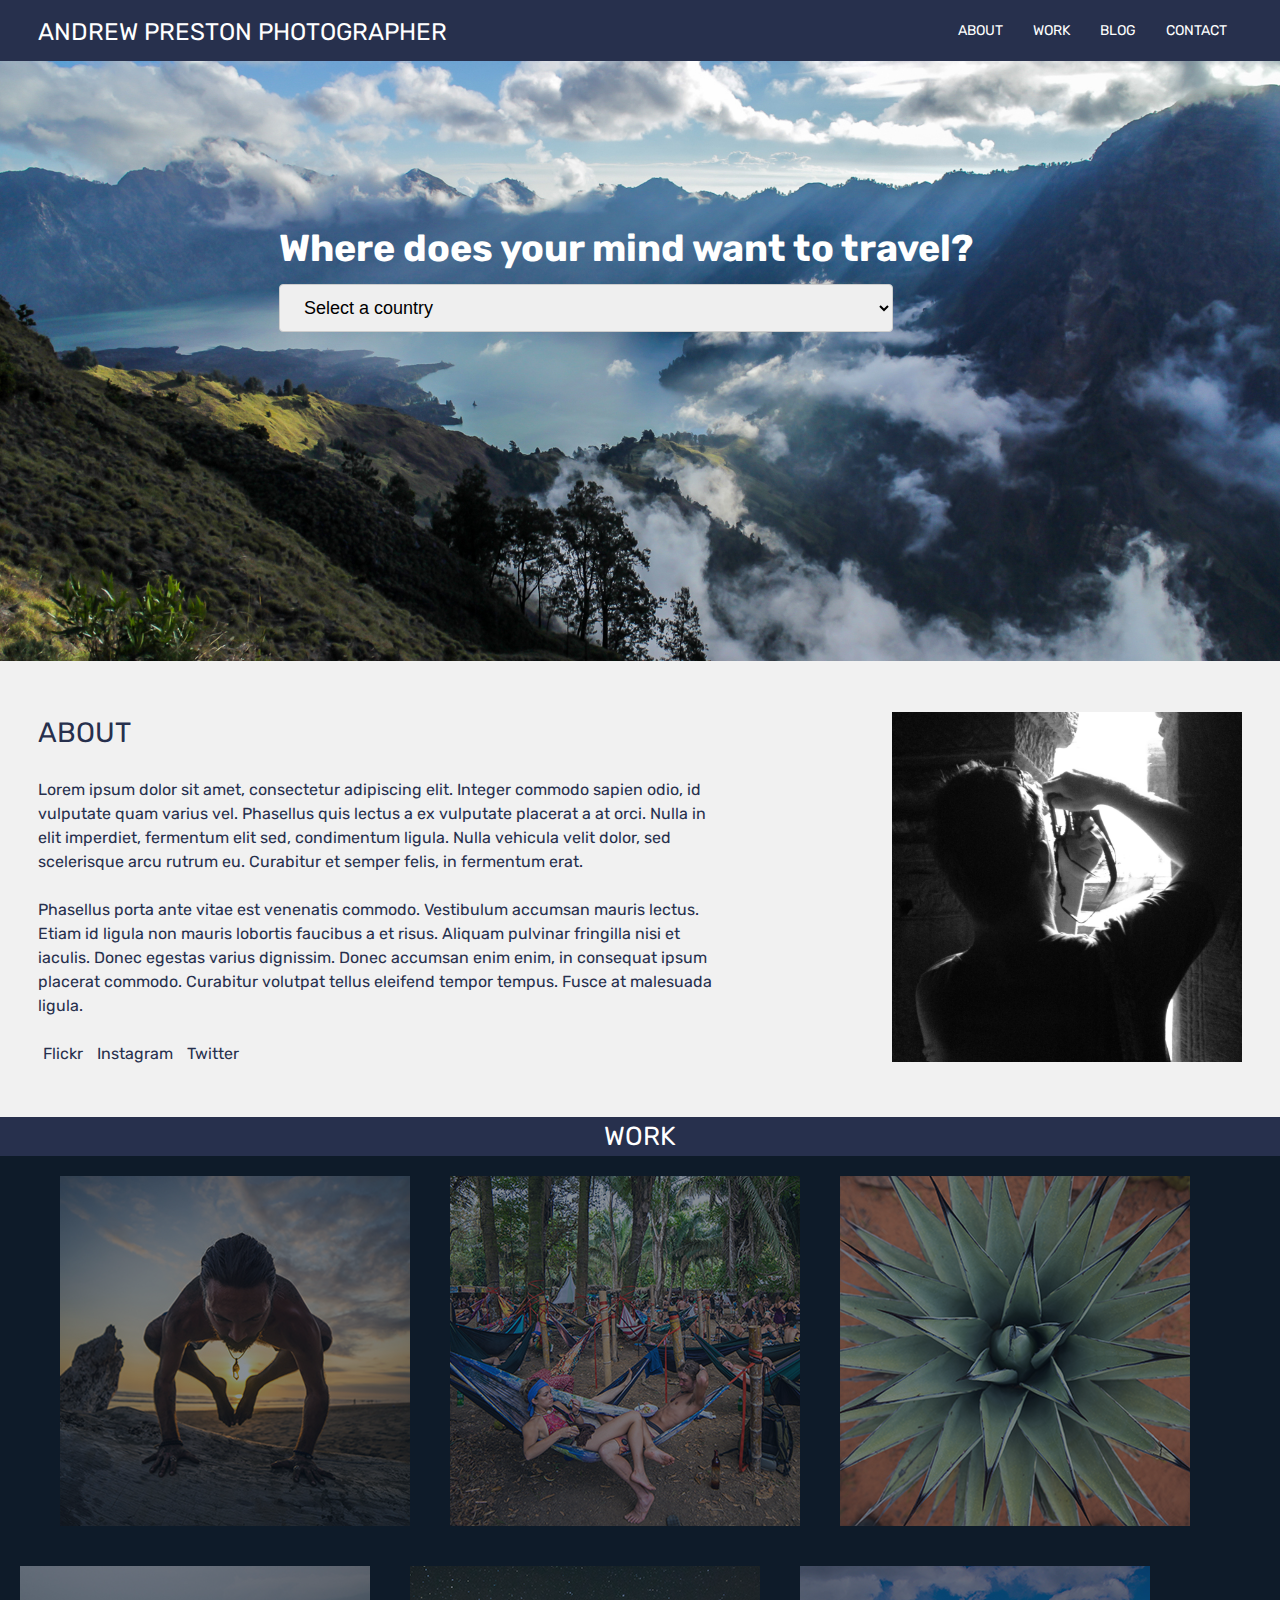
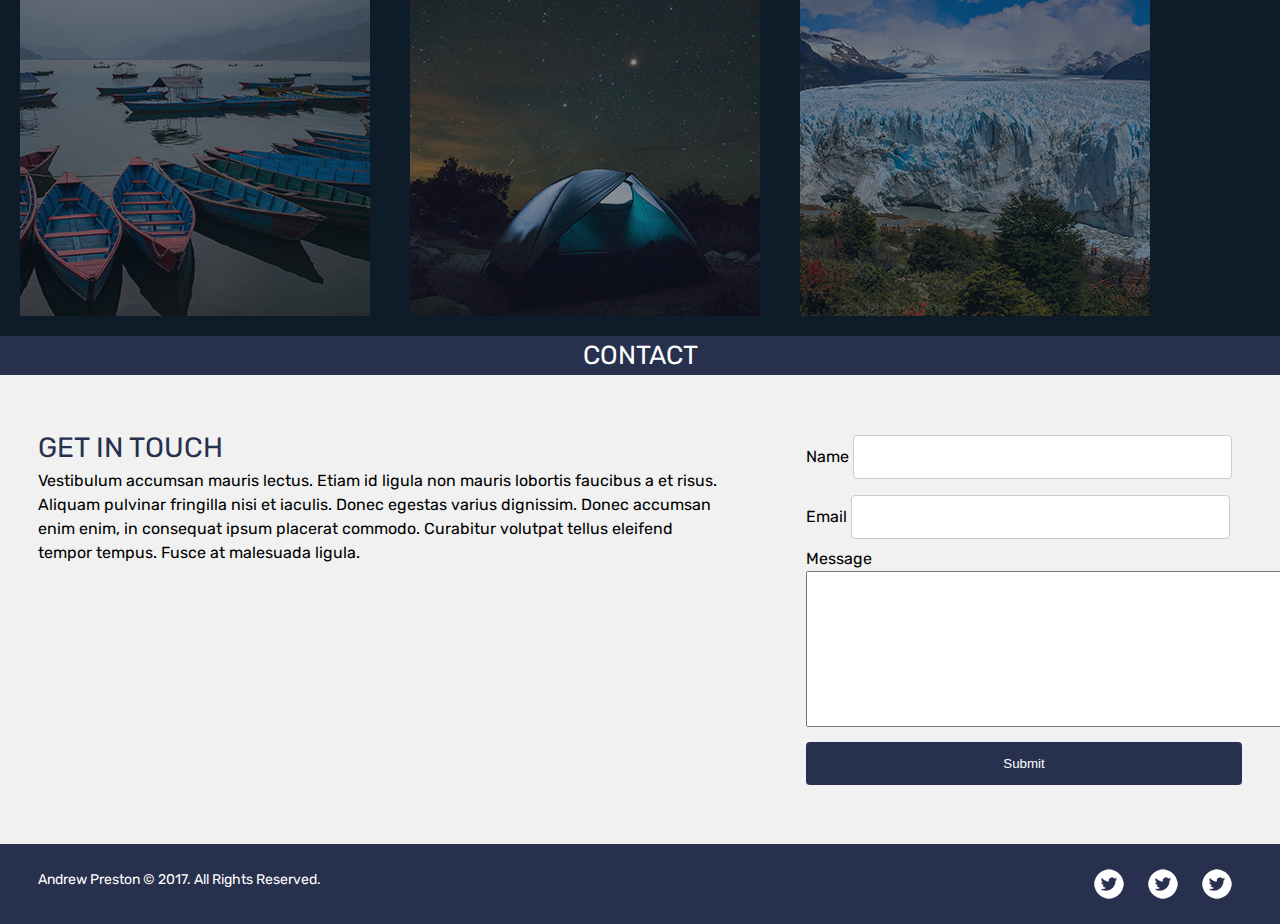
==== Final Assignment/index.html @ ec7601e9 "First draft final assignment" ====
<!DOCTYPE html>
<html lang="en-us">
<head>
	<meta charset="utf-8">
	<meta http-equiv="X-UA-Compatible" content="IE=edge">
	<meta name="viewport" content="width=device-width, initial-scale=1">
	<meta name="description" content="Personal Portfolio of Andrew Preston Photographer.">
	<meta name="author" content="Maria Vazquez">
	
	<title>Andrew Preston Photographer</title>
	
	<!-- FONTS -->
	<link href="https://fonts.googleapis.com/css?family=Rubik" rel="stylesheet" type='text/css'>
	
	<!-- external CSS link -->
	<link rel="stylesheet" href="css/reset.css">
	<link rel="stylesheet" href="css/style.css">
	
	<!-- external JS link -->
	<script src="https://code.jquery.com/jquery-3.1.1.min.js"></script>

</head>
<body>

	<!-- HEADER -->
	<header id="page-header">
		<div class="wrapper">
			<h1><a href="index.html">Andrew Preston Photographer</a></h1>
			<div class= "hamburger">
				<div class="line"></div>
				<div class="line"></div>
				<div class="line"></div>
			</div>
			<nav>
				<ul>
					<li><a href="#codeabout">About</a></li>
					<li><a href="#codework">Work</a></li>			
					<li><a href="blog.html">Blog</a></li>			
					<li><a href="#codefooter">Contact</a></li>			
				</ul>
			</nav>
		</div>
	</header>

	<!-- BANNER -->
	<section class="banner">
		<div class="wrapper">
			<div class="blurb">
				<h2>Where does your mind want to travel?</h2>
				<form>
				<select id="country">
				<option>Select a country</option>
			</select>
			</form>
			</div>
		</div>
	</section>

	<!-- ABOUT -->
	<A NAME="codeabout">
	<div class="wrapper">
		<section class="aboutme">
			<section class="text">
				<header>
				<h3>About</h3>
				</header>
				<br><p>Lorem ipsum dolor sit amet, consectetur adipiscing elit. Integer commodo sapien odio, id vulputate quam varius vel. Phasellus quis lectus a ex vulputate placerat a at orci. Nulla in elit imperdiet, fermentum elit sed, condimentum ligula. Nulla vehicula velit dolor, sed scelerisque arcu rutrum eu. Curabitur et semper felis, in fermentum erat. <br><br>Phasellus porta ante vitae est venenatis commodo. Vestibulum accumsan mauris lectus. Etiam id ligula non mauris lobortis faucibus a et risus. Aliquam pulvinar fringilla nisi et iaculis. Donec egestas varius dignissim. Donec accumsan enim enim, in consequat ipsum placerat commodo. Curabitur volutpat tellus eleifend tempor tempus. Fusce at malesuada ligula.</p><br>
				<ul>
    			<li><a href = "https://www.flickr.com/photos/109153195@N06" target="_blank">Flickr</a></li>
    			<li><a href = "https://www.instagram.com/andypres10/" target="_blank">Instagram</a></li>
    			<li><a href = "https://twitter.com/itsoundsmadeup" target="_blank">Twitter</a></li>
				</ul>
			</section>

			<section class="photo">
				<img src="images/andrew.jpg" alt="andrew" class="alignright" style="width: 350px; height: 350px;">
			</section>
		</section>
	</div>

	<!-- WORK -->

	<A NAME="codework">

	<section id="#work">
	<p class="section-title">Work</p>

		<div id="imagelist">
			<a href="images/people.jpg"><img src="images/people.jpg" alt="people" href="#"></a>
			<a href="images/events.jpg"><img src="images/events.jpg" alt="events" href="#"></a>
			<a href="images/outdoor.jpg"><img src="images/outdoor.jpg" alt="outdoor" href="#"></a>
			<a href="images/asia.jpg"><img src="images/asia.jpg" alt="asia" href="#"></a>
			<a href="images/north.jpg"><img src="images/north.jpg" alt="north" href="#"></a>
			<a href="images/south.jpg"><img src="images/south.jpg" alt="south" href="#"></a>
		</div>
						
	</section>

	<!-- CONTACT -->
	<p class="section-title">Contact</p>

	<div class="wrapper">
		<section class="contact-me">
			<section class="contact-text">
				<header>
				<h3>Get in touch</h3>
				</header>
				<p>Vestibulum accumsan mauris lectus. Etiam id ligula non mauris lobortis faucibus a et risus. Aliquam pulvinar fringilla nisi et iaculis. Donec egestas varius dignissim. Donec accumsan enim enim, in consequat ipsum placerat commodo. Curabitur volutpat tellus eleifend tempor tempus. Fusce at malesuada ligula.</p>
			</section>

		<section class="contact-area">
				<form method="post" action="contactengine.php">
					<label for="Name">Name</label>
					<input type="text" name="Name" id="Name" />
		
					<label for="Email">Email</label>
					<input type="text" name="Email" id="Email" />
					
					<label for="Message">Message</label><br />
					<textarea name="Message" rows="10" cols="70" id="Message"></textarea>

					<input type="submit" name="submit" value="Submit" class="submit-button" />
				</form>
		</section>
		
		</section>
	</div>

	<div class="clear"></div>

	<!-- FOOTER -->
	
	<A NAME="codefooter">

	<footer>
		<div class="wrapper">
			<h4>Andrew Preston © 2017. All Rights Reserved.</h4>
			<ul>
				<li><a href="#"><img src="images/twitter-logo.png" alt="Twitter logo"></a></li>
				<li><a href="#"><img src="images/twitter-logo.png" alt="Instagram logo"></a></li>
				<li><a href="#"><img src="images/twitter-logo.png" alt="Flickr logo"></a></li>
			</ul>
		</div>
	</footer>

	<script type="text/javascript" src="js/main.js"></script>
</body>
</html>
---- Final Assignment/css/style.css ----
/*
Project Name: Andrew Preston Photographer
Author: Maria Vazquez
Developed @ GA
*/

/*----------------------------------------------------------------------------- 
=01 BASE STYLES 
-----------------------------------------------------------------------------*/

/* Box Model Hack */
* {
     -moz-box-sizing: border-box; /* Firexfox */
     -webkit-box-sizing: border-box; /* Safari/Chrome/iOS/Android */
     box-sizing: border-box; /* IE */
}

/* Clear Class */
.clear {
	clear: both;
}

.alignleft {
	float: left;
	margin: 0 15px 15px 0;
}

.alignright {
	float: right;
}

/*----------------------------------------------------------------------------- 
=02 LAYOUT 
-----------------------------------------------------------------------------*/

body {
	font-family: 'Rubik', sans-serif;
	font-size: 16px;
	line-height: 1.5;
	cursor: default;
}

.wrapper {
	max-width: 1280px;
	margin: auto;
}

h1 {
	font-size: 2em;
	line-height: 1;
}
h2 {
	font-size: 1.5em;
	font-weight: bold;
}
h3 {
	font-family: 'Rubik', sans-serif;
	font-size: 28px;
	text-transform: uppercase;
	color: #27304d;
}

h4 {
	font-size: 14px;
	float: left;
}

a {
	text-decoration: none;
}

.section-title {
	text-transform: uppercase;
	background-color: #27304d;
	text-align: center;
	font-size: 26px;
	color: white;
}

/*----------------------------------------------------------------------------- 
03=MAIN  
-----------------------------------------------------------------------------*/

#page-header {
	background: #27304d;
	color: white;
	overflow: hidden;
	padding: 0 3%;
}
#page-header a {
	color: inherit;
	text-decoration: none;
}

#page-header a:hover {
	color: #779cab;
}

#page-header h1 {
	float: left;
	color: white;
	font-family: 'Rubik', sans-serif;
	font-size: 1.5em;
	margin: 20px 0 0 0;
	text-transform: uppercase;
}
#page-header nav {
	float: right;
}
#page-header nav li {
	float: left;
	text-transform: uppercase;
	font-size: 14px;
}
#page-header nav a {
	display: block;
	padding: 20px 15px;
}
#page-header nav li a:hover {
	color: #779cab;
}
#page-header nav li.active a {
	background: #666;
}



/*----------------------------------------------------------------------------- 
04=BANNER  
-----------------------------------------------------------------------------*/

.banner {
	background: url(../images/phbanner.jpg) center center no-repeat;
	background-size: cover;
	height: 600px;
	overflow: hidden;
	padding: 3%;
}

.blurb {
	width: 80%;
	margin: 0 auto;
	padding: 10%;
	float: center;
	color: white;
	font-size: 25px;
}

input[type=text], select {
    width: 87%;
    padding: 12px 20px;
    margin: 8px 0;
    display: inline-block;
    border: 1px solid #ccc;
    border-radius: 4px;
    box-sizing: border-box;
    font-size: 16px;
    float: center;
}



/*----------------------------------------------------------------------------- 
05=ABOUT  
-----------------------------------------------------------------------------*/

.aboutme {
	background: #F1F1F1;
	overflow: hidden;
	padding: 2% 0;
}

.text {
	float: left;
	width: 60%;
	padding: 2% 3%;
}

.text a {
	text-decoration: none;
	color: #27304d;
}

.text ul li {
	display: inline;
	padding: 5px;
}

.text a:hover {
	color: #779cab;
}


.photo {
	float: right;
	width: 40%;
	padding: 2% 3%;
}


/*----------------------------------------------------------------------------- 
06=WORK
-----------------------------------------------------------------------------*/

#imagelist{
	font-size: 0;
	width: 1280px;
	margin: 0 auto;
	background-color: #0e1b29;
	float: center;
}

#imagelist a {
	margin: 20px;
	display: inline-block;
	opacity: .5;
	float: center;

	transition: all .3s ease-in;
}

#imagelist a:hover {
	opacity: 1;
}

/*----------------------------------------------------------------------------- 
07=CONTACT  
-----------------------------------------------------------------------------*/

.contact-me {
	background: #F1F1F1;
	overflow: hidden;
	padding: 2% 0;
}

.contact-text {
	float: left;
	width: 60%;
	padding: 2% 3%;
}

.contact-area {
	float: right;
	width: 40%;
	padding: 2% 3%;

}

/*----------------------------------------------------------------------------- 
08=FOOTER  
-----------------------------------------------------------------------------*/

footer {
	background: #27304d;
	color: white;
	padding: 2% 3%;
	display: block;
	overflow: auto;
	height: 80px;
}

footer ul {
	float: right;
}

footer ul li {
	list-style-type: none;
	display: inline;
	padding: 30px 10px;
}

input[type=Message], select {
    width: 85%;
    padding: 12px 20px;
    margin: 8px 0;
    display: inline-block;
    border: 1px solid #ccc;
    border-radius: 4px;
    box-sizing: border-box;
    font-size: 18px;
    float: center;
}

input[type=submit] {
    width: 100%;
    background-color: #27304d;
    color: white;
    padding: 14px 20px;
    margin: 8px 0;
    border: none;
    border-radius: 4px;
    cursor: pointer;
}

input[type=submit]:hover {
    background-color: #779cab;
}


/* START boilerplate css for hamburger */
.hamburger{
	position: absolute;
	top: 0.3em;
	right: 0.5em;
}
.hamburger .line{
	width: 3em;
	height: 0.3em;
	background: yellow;
	border-radius: 1em;
	margin-top: 0.25em;
}
.hamburger .line:first-of-type{
	margin-top: 0.7em;
}
/* END boilerplate css for hamburger */

@media screen
and (max-width: 768px){
  .hamburger{
  	display: block;
  }

  nav {
    display: none;
  }
  
  nav a {
    display: inline-block;
  }

  nav ul li {
    width: 100%;
  }
}

@media screen
and (min-width: 768px){
  .hamburger{
  	display: none;
  }
  .big_menu_item{
  	display: inline;
  }
  .blurbmobile{
  	display: none;
  }
}

@media screen and (max-width: 480px){
	#page-header h1{
		font-size: 2.5em;
	}
	.banner{
		background-size: 100%;
		padding: 0%;
	}
	.blurb{
		display: none;
	}
	.tout{
		width: 90%;
		box-shadow: none;
	}
	.blurbmobile{
		padding: 2%;
		width: 60%;
	}

}
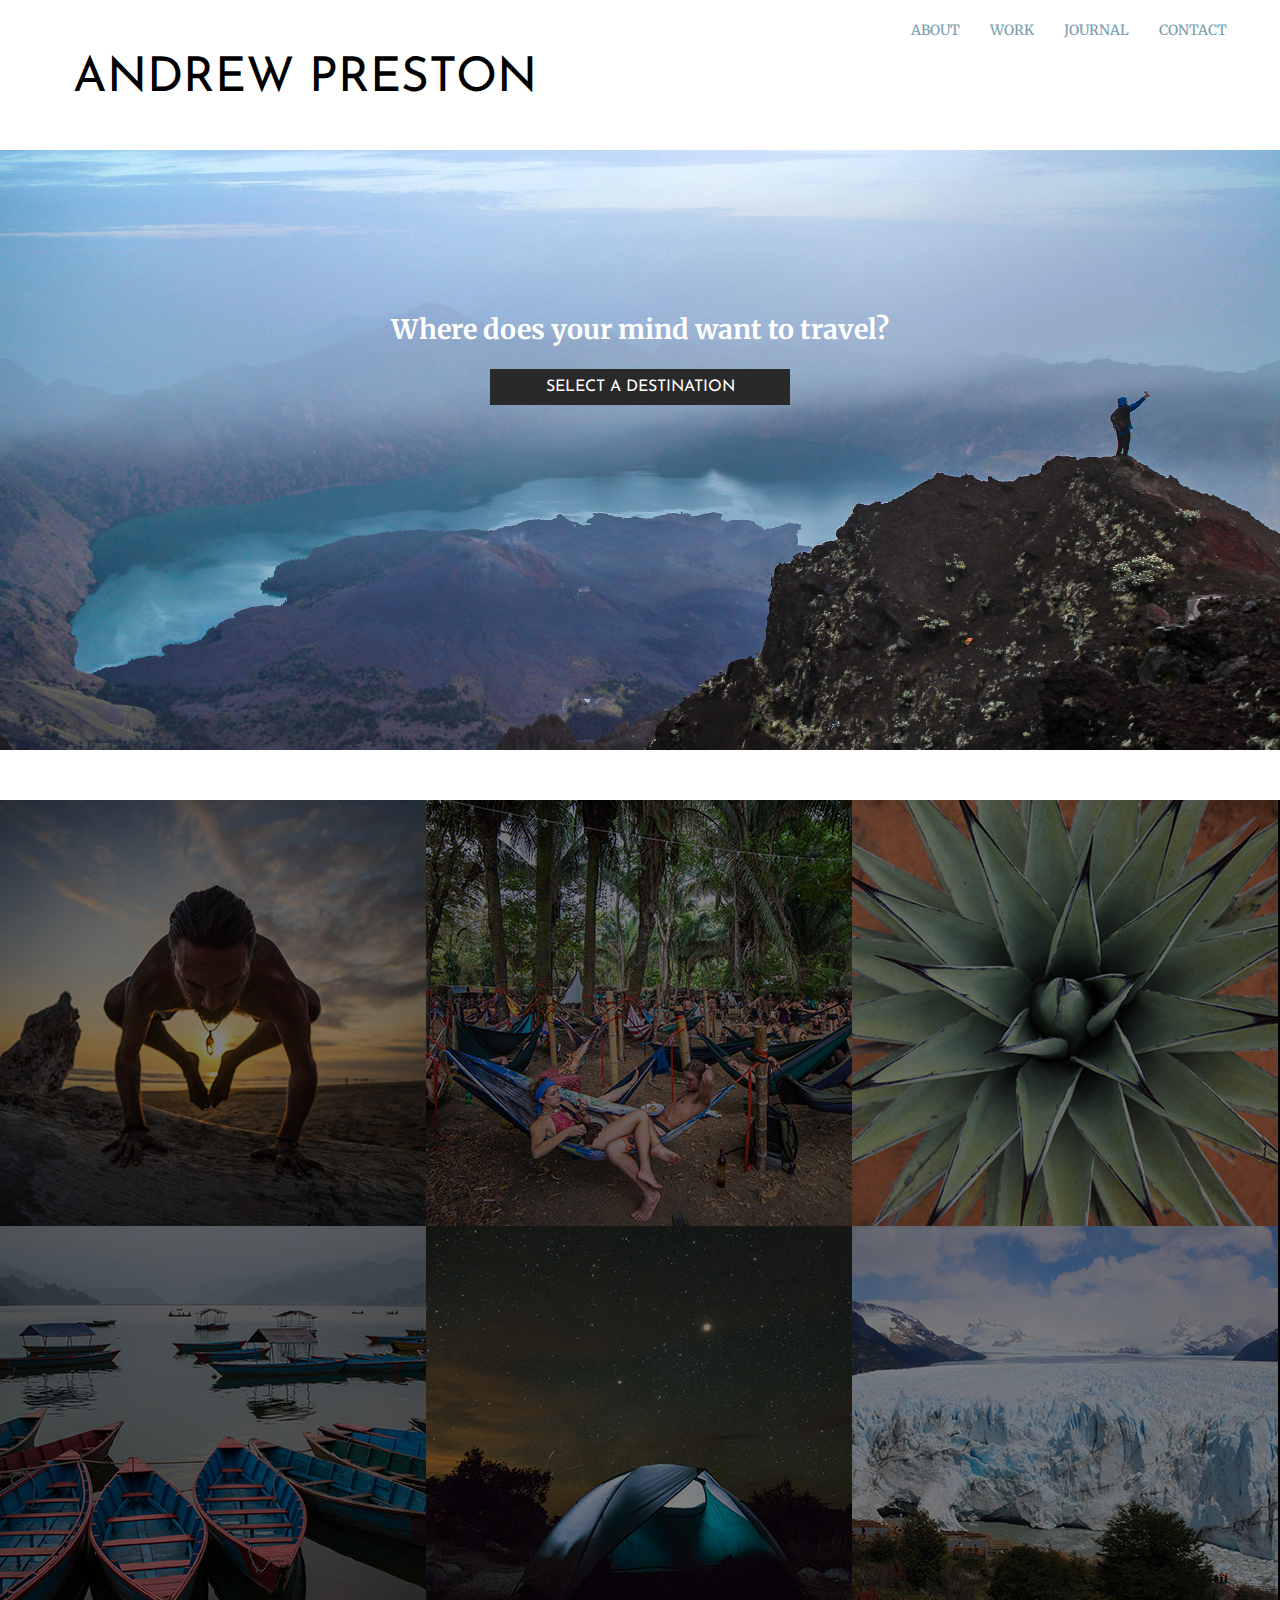
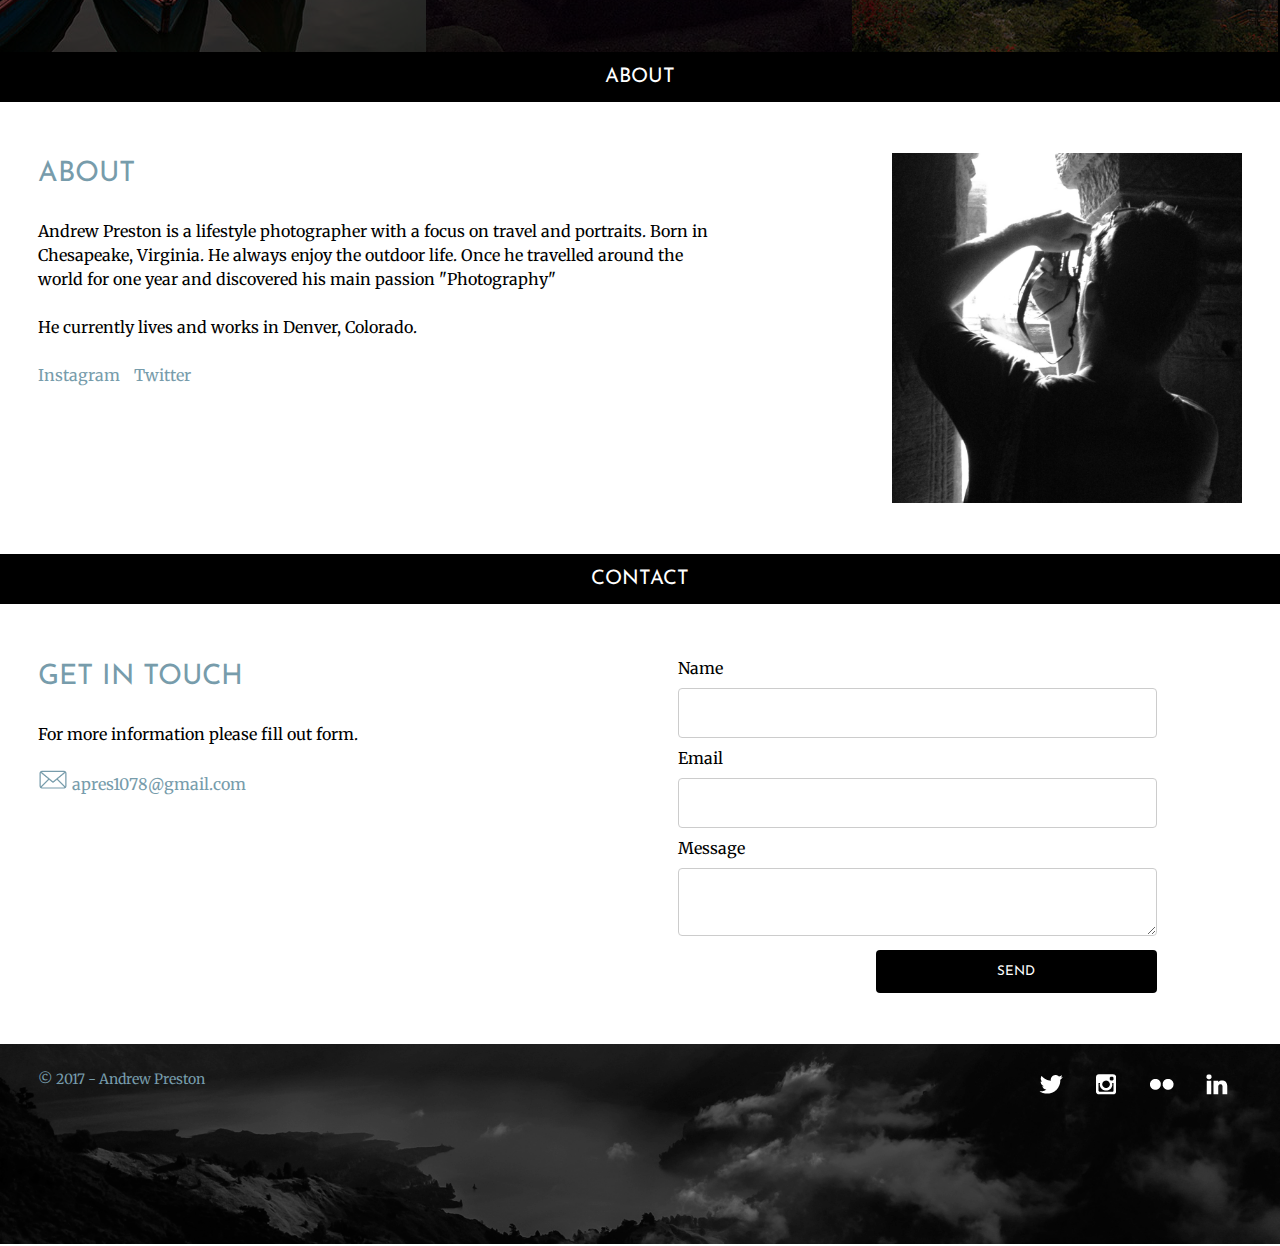
==== commit e5126b8f: "Final assignment update" ====
--- a/Final Assignment/index.html
+++ b/Final Assignment/index.html
@@ -10,7 +10,7 @@
 	<title>Andrew Preston Photographer</title>
 	
 	<!-- FONTS -->
-	<link href="https://fonts.googleapis.com/css?family=Rubik" rel="stylesheet" type='text/css'>
+	<link href="https://fonts.googleapis.com/css?family=Josefin+Sans|Merriweather" rel="stylesheet">
 	
 	<!-- external CSS link -->
 	<link rel="stylesheet" href="css/reset.css">
@@ -25,7 +25,7 @@
 	<!-- HEADER -->
 	<header id="page-header">
 		<div class="wrapper">
-			<h1><a href="index.html">Andrew Preston Photographer</a></h1>
+			<h1><a href="index.html">Andrew Preston</a></h1>
 			<div class= "hamburger">
 				<div class="line"></div>
 				<div class="line"></div>
@@ -35,7 +35,7 @@
 				<ul>
 					<li><a href="#codeabout">About</a></li>
 					<li><a href="#codework">Work</a></li>			
-					<li><a href="blog.html">Blog</a></li>			
+					<li><a href="https://www.instagram.com/andypres10/" target="_blank">Journal</a></li>		
 					<li><a href="#codefooter">Contact</a></li>			
 				</ul>
 			</nav>
@@ -47,26 +47,48 @@
 		<div class="wrapper">
 			<div class="blurb">
 				<h2>Where does your mind want to travel?</h2>
-				<form>
-				<select id="country">
-				<option>Select a country</option>
-			</select>
-			</form>
-			</div>
+				
+				<div class="dropdown">
+				<button onclick="myFunction()" class="dropbtn">Select a destination</button>
+				<div id="myDropdown" class="dropdown-content">
+    			<a href="http://www.google.com" target="_blank">Argentina</a>
+			    <a href="http://www.yelp.com" target="_blank">India</a>
+			    <a href="http://www.hotmail.com" target="_blank">Nepal</a>
+			    <a href="http://www.hotmail.com" target="_blank">Egypt</a>
+  			</div>
+
 		</div>
 	</section>
 
+	<!-- WORK -->
+	<a name="codework"></a>
+	
+	<div class="wrapper">
+	<div class="work">
+		<div id="imagelist">
+			<a href="http://www.instagram.com/andypres10/" target="_blank"><img src="images/people.jpg" alt="people"></a>
+			<a href="http://www.instagram.com/andypres10/" target="_blank"><img src="images/events.jpg" alt="events"></a>
+			<a href="http://www.instagram.com/andypres10/" target="_blank"><img src="images/outdoor.jpg" alt="outdoor"></a>
+			<a href="http://www.instagram.com/andypres10/" target="_blank"><img src="images/asia.jpg" alt="asia"></a>
+			<a href="http://www.instagram.com/andypres10/" target="_blank"><img src="images/north.jpg" alt="north"></a>
+			<a href="http://www.instagram.com/andypres10/" target="_blank"><img src="images/south.jpg" alt="south"></a>
+		</div>
+	</div>
+	</div>
+
 	<!-- ABOUT -->
-	<A NAME="codeabout">
+	<a name="codeabout"></a>
+	<p class="section-title">About</p>
+
+	<div class="wrapper-two">
 	<div class="wrapper">
 		<section class="aboutme">
 			<section class="text">
 				<header>
 				<h3>About</h3>
 				</header>
-				<br><p>Lorem ipsum dolor sit amet, consectetur adipiscing elit. Integer commodo sapien odio, id vulputate quam varius vel. Phasellus quis lectus a ex vulputate placerat a at orci. Nulla in elit imperdiet, fermentum elit sed, condimentum ligula. Nulla vehicula velit dolor, sed scelerisque arcu rutrum eu. Curabitur et semper felis, in fermentum erat. <br><br>Phasellus porta ante vitae est venenatis commodo. Vestibulum accumsan mauris lectus. Etiam id ligula non mauris lobortis faucibus a et risus. Aliquam pulvinar fringilla nisi et iaculis. Donec egestas varius dignissim. Donec accumsan enim enim, in consequat ipsum placerat commodo. Curabitur volutpat tellus eleifend tempor tempus. Fusce at malesuada ligula.</p><br>
+				<br><p>Andrew Preston is a lifestyle photographer with a focus on travel and portraits. Born in Chesapeake, Virginia. He always enjoy the outdoor life. Once he travelled around the world for one year and discovered his main passion &quot;Photography&quot;<br><br>He currently lives and works in Denver, Colorado.</p><br>
 				<ul>
-    			<li><a href = "https://www.flickr.com/photos/109153195@N06" target="_blank">Flickr</a></li>
     			<li><a href = "https://www.instagram.com/andypres10/" target="_blank">Instagram</a></li>
     			<li><a href = "https://twitter.com/itsoundsmadeup" target="_blank">Twitter</a></li>
 				</ul>
@@ -77,72 +99,60 @@
 			</section>
 		</section>
 	</div>
-
-	<!-- WORK -->
-
-	<A NAME="codework">
-
-	<section id="#work">
-	<p class="section-title">Work</p>
-
-		<div id="imagelist">
-			<a href="images/people.jpg"><img src="images/people.jpg" alt="people" href="#"></a>
-			<a href="images/events.jpg"><img src="images/events.jpg" alt="events" href="#"></a>
-			<a href="images/outdoor.jpg"><img src="images/outdoor.jpg" alt="outdoor" href="#"></a>
-			<a href="images/asia.jpg"><img src="images/asia.jpg" alt="asia" href="#"></a>
-			<a href="images/north.jpg"><img src="images/north.jpg" alt="north" href="#"></a>
-			<a href="images/south.jpg"><img src="images/south.jpg" alt="south" href="#"></a>
-		</div>
-						
-	</section>
+	</div>
 
 	<!-- CONTACT -->
 	<p class="section-title">Contact</p>
 
 	<div class="wrapper">
-		<section class="contact-me">
+		<div class="contact-me">
 			<section class="contact-text">
 				<header>
 				<h3>Get in touch</h3>
-				</header>
-				<p>Vestibulum accumsan mauris lectus. Etiam id ligula non mauris lobortis faucibus a et risus. Aliquam pulvinar fringilla nisi et iaculis. Donec egestas varius dignissim. Donec accumsan enim enim, in consequat ipsum placerat commodo. Curabitur volutpat tellus eleifend tempor tempus. Fusce at malesuada ligula.</p>
+				</header><br>
+				<p>For more information please fill out form.</p><br>
+				<a href="images/email.png"><img src="images/email.png" alt="email"></a>
+				<a href="mailto:apres1078@gmail.com?Subject=Hello%20again" target="_top">apres1078@gmail.com</a>
 			</section>
 
 		<section class="contact-area">
+
 				<form method="post" action="contactengine.php">
-					<label for="Name">Name</label>
-					<input type="text" name="Name" id="Name" />
-		
-					<label for="Email">Email</label>
-					<input type="text" name="Email" id="Email" />
-					
-					<label for="Message">Message</label><br />
-					<textarea name="Message" rows="10" cols="70" id="Message"></textarea>
-
-					<input type="submit" name="submit" value="Submit" class="submit-button" />
+					<label for="name">Name</label><br>
+					<input type="text" name="name" id="name" />
+					<br>
+					<label for="email">Email</label><br>
+					<input type="text" name="email" id="email" />
+					<br>
+					<label for="message">Message</label><br>
+					<textarea name="message" id="message"></textarea>
+					<input type="submit" name="submit" value="Send" class="submit-button" />
 				</form>
 		</section>
-		
-		</section>
+		</div>
 	</div>
 
 	<div class="clear"></div>
 
 	<!-- FOOTER -->
 	
-	<A NAME="codefooter">
+	<a name="codefooter"></a>
 
 	<footer>
 		<div class="wrapper">
-			<h4>Andrew Preston © 2017. All Rights Reserved.</h4>
+			<h4>© 2017 - Andrew Preston</h4>
 			<ul>
 				<li><a href="#"><img src="images/twitter-logo.png" alt="Twitter logo"></a></li>
-				<li><a href="#"><img src="images/twitter-logo.png" alt="Instagram logo"></a></li>
-				<li><a href="#"><img src="images/twitter-logo.png" alt="Flickr logo"></a></li>
+				<li><a href="#"><img src="images/instagram-logo.png" alt="Instagram logo"></a></li>
+				<li><a href="#"><img src="images/flickr-logo.png" alt="Flickr logo"></a></li>
+				<li><a href="#"><img src="images/linkedin-logo.png" alt="Linkedin logo"></a></li>
 			</ul>
 		</div>
 	</footer>
 
+
+	<a href="#0" class="cd-top">Top</a>
 	<script type="text/javascript" src="js/main.js"></script>
+
 </body>
 </html>--- a/Final Assignment/css/style.css
+++ b/Final Assignment/css/style.css
@@ -34,7 +34,7 @@
 -----------------------------------------------------------------------------*/
 
 body {
-	font-family: 'Rubik', sans-serif;
+	font-family: 'Merriweather', serif;
 	font-size: 16px;
 	line-height: 1.5;
 	cursor: default;
@@ -42,7 +42,17 @@
 
 .wrapper {
 	max-width: 1280px;
-	margin: auto;
+	margin: 0 auto;
+}
+
+.wrapper-two{
+	width: 100%;
+	background-color: black;
+}
+
+
+p{
+	color: black;
 }
 
 h1 {
@@ -54,10 +64,10 @@
 	font-weight: bold;
 }
 h3 {
-	font-family: 'Rubik', sans-serif;
+	font-family: 'Josefin Sans', sans-serif;
 	font-size: 28px;
 	text-transform: uppercase;
-	color: #27304d;
+	color: #779cab;
 }
 
 h4 {
@@ -67,14 +77,21 @@
 
 a {
 	text-decoration: none;
+	color: #779cab;
+}
+
+a:hover{
+	color: black;
 }
 
 .section-title {
 	text-transform: uppercase;
-	background-color: #27304d;
+	font-family: 'Josefin Sans', sans-serif;
+	background-color: black;
 	text-align: center;
-	font-size: 26px;
+	font-size: 20px;
 	color: white;
+	padding: 10px;
 }
 
 /*----------------------------------------------------------------------------- 
@@ -82,10 +99,11 @@
 -----------------------------------------------------------------------------*/
 
 #page-header {
-	background: #27304d;
-	color: white;
+	background: white;
+	color: #779cab;
 	overflow: hidden;
 	padding: 0 3%;
+	height: 150px;
 }
 #page-header a {
 	color: inherit;
@@ -98,12 +116,14 @@
 
 #page-header h1 {
 	float: left;
-	color: white;
-	font-family: 'Rubik', sans-serif;
-	font-size: 1.5em;
+	color: black;
+	font-family: 'Josefin Sans', sans-serif;
+	font-size: 3em;
 	margin: 20px 0 0 0;
 	text-transform: uppercase;
-}
+	padding: 35px;
+}
+
 #page-header nav {
 	float: right;
 }
@@ -117,7 +137,7 @@
 	padding: 20px 15px;
 }
 #page-header nav li a:hover {
-	color: #779cab;
+	color: black;
 }
 #page-header nav li.active a {
 	background: #666;
@@ -143,157 +163,281 @@
 	padding: 10%;
 	float: center;
 	color: white;
-	font-size: 25px;
+	font-size: 18px;
+	text-align: center;
+}
+
+/* Dropdown Button */
+.dropbtn {
+    background-color: #292929;
+    color: white;
+    padding: 10px;
+    margin-top: 20px;
+    font-size: 16px;
+    border: none;
+    cursor: pointer;
+    width: 300px;
+    font-family: 'Josefin Sans', sans-serif;
+    text-transform: uppercase;
+}
+
+/* Dropdown button on hover & focus */
+.dropbtn:hover, .dropbtn:focus {
+    background-color: #779cab;
+}
+
+/* The container <div> - needed to position the dropdown content */
+.dropdown {
+    position: relative;
+    display: inline-block;
+}
+
+/* Dropdown Content (Hidden by Default) */
+.dropdown-content {
+    font-size: 16px;
+    display: none;
+    position: absolute;
+    background-color: #f9f9f9;
+    min-width: 300px;
+    box-shadow: 0px 8px 16px 0px rgba(0,0,0,0.2);
+}
+
+/* Links inside the dropdown */
+.dropdown-content a {
+    color: #292929;
+    padding: 12px 16px;
+    text-decoration: none;
+    display: block;
+}
+
+/* Change color of dropdown links on hover */
+.dropdown-content a:hover {background-color: #f1f1f1}
+
+/* Show the dropdown menu (use JS to add this class to the .dropdown-content container when the user clicks on the dropdown button) */
+.show {display:block;}
+
+
+
+/*----------------------------------------------------------------------------- 
+05=ABOUT  
+-----------------------------------------------------------------------------*/
+
+.aboutme {
+	background: white;
+	overflow: hidden;
+	padding: 2% 0;
+}
+
+.text {
+	float: left;
+	width: 60%;
+	padding: 2% 3%;
+}
+
+.text a {
+	text-decoration: none;
+	color: #292929;
+}
+
+.text ul li a{
+	color: #779cab;
+}
+
+.text ul li {
+	display: inline;
+	margin-right: 10px;
+}
+
+.text ul li a:hover {
+	color: black;
+}
+
+
+.photo {
+	float: right;
+	width: 40%;
+	padding: 2% 3%;
+}
+
+
+/*----------------------------------------------------------------------------- 
+06=WORK
+-----------------------------------------------------------------------------*/
+
+#imagelist{
+	font-size: 0;
+	margin: 0 auto;
+	background-color: #000000;
+}
+
+#imagelist a {
+	display: inline-block;
+	opacity: .5;
+	float: center;
+
+	transition: all .3s ease-in;
+}
+
+#imagelist a:hover {
+	opacity: 1;
+}
+
+.work{
+	margin-top: 50px;
+}
+
+
+/*----------------------------------------------------------------------------- 
+07=CONTACT  
+-----------------------------------------------------------------------------*/
+
+.contact-me {
+	overflow: hidden;
+	padding: 2% 0;
+}
+
+.contact-text {
+	float: left;
+	width: 50%;
+	padding: 2% 3%;
+}
+
+.contact-area {
+	float: right;
+	width: 50%;
+	padding: 2% 3%;
+
 }
 
 input[type=text], select {
-    width: 87%;
-    padding: 12px 20px;
+    width: 85%;
+    padding: 15px 20px;
     margin: 8px 0;
     display: inline-block;
     border: 1px solid #ccc;
     border-radius: 4px;
     box-sizing: border-box;
     font-size: 16px;
-    float: center;
-}
-
-
-
-/*----------------------------------------------------------------------------- 
-05=ABOUT  
------------------------------------------------------------------------------*/
-
-.aboutme {
-	background: #F1F1F1;
-	overflow: hidden;
-	padding: 2% 0;
-}
-
-.text {
-	float: left;
-	width: 60%;
-	padding: 2% 3%;
-}
-
-.text a {
-	text-decoration: none;
-	color: #27304d;
-}
-
-.text ul li {
-	display: inline;
-	padding: 5px;
-}
-
-.text a:hover {
-	color: #779cab;
-}
-
-
-.photo {
-	float: right;
-	width: 40%;
-	padding: 2% 3%;
-}
-
-
-/*----------------------------------------------------------------------------- 
-06=WORK
------------------------------------------------------------------------------*/
-
-#imagelist{
-	font-size: 0;
-	width: 1280px;
-	margin: 0 auto;
-	background-color: #0e1b29;
-	float: center;
-}
-
-#imagelist a {
-	margin: 20px;
-	display: inline-block;
-	opacity: .5;
-	float: center;
-
-	transition: all .3s ease-in;
-}
-
-#imagelist a:hover {
-	opacity: 1;
-}
-
-/*----------------------------------------------------------------------------- 
-07=CONTACT  
------------------------------------------------------------------------------*/
-
-.contact-me {
-	background: #F1F1F1;
-	overflow: hidden;
-	padding: 2% 0;
-}
-
-.contact-text {
-	float: left;
-	width: 60%;
-	padding: 2% 3%;
-}
-
-.contact-area {
-	float: right;
-	width: 40%;
-	padding: 2% 3%;
-
-}
-
-/*----------------------------------------------------------------------------- 
-08=FOOTER  
------------------------------------------------------------------------------*/
-
-footer {
-	background: #27304d;
-	color: white;
-	padding: 2% 3%;
-	display: block;
-	overflow: auto;
-	height: 80px;
-}
-
-footer ul {
-	float: right;
-}
-
-footer ul li {
-	list-style-type: none;
-	display: inline;
-	padding: 30px 10px;
-}
-
-input[type=Message], select {
+}
+
+textarea{
     width: 85%;
-    padding: 12px 20px;
+    padding: 15px 20px;
     margin: 8px 0;
     display: inline-block;
     border: 1px solid #ccc;
     border-radius: 4px;
     box-sizing: border-box;
-    font-size: 18px;
-    float: center;
+    font-size: 16px;
 }
 
 input[type=submit] {
-    width: 100%;
-    background-color: #27304d;
+    width: 50%;
+    background-color: black;
     color: white;
-    padding: 14px 20px;
-    margin: 8px 0;
+    padding: 15px 20px;
     border: none;
     border-radius: 4px;
     cursor: pointer;
+    font-family: 'Josefin Sans', sans-serif;
+    text-transform: uppercase;
+    margin-right: 15%;
+    float: right;
 }
 
 input[type=submit]:hover {
     background-color: #779cab;
+}
+
+
+/*----------------------------------------------------------------------------- 
+08=FOOTER  
+-----------------------------------------------------------------------------*/
+
+footer {
+	background: #000000;
+	color: #779cab;
+	padding: 2% 3%;
+	display: block;
+	overflow: auto;
+	height: 200px;
+	background: url(../images/footer.jpg) center center no-repeat;
+	background-size: cover;
+}
+
+footer ul {
+	float: right;
+}
+
+footer ul li {
+	list-style-type: none;
+	display: inline;
+	padding: 30px 10px;
+}
+
+
+footer ul li:hover {
+	opacity: .5;
+	transition: all .3s ease-in;
+}
+
+/*----------------------------------------------------------------------------- 
+RETURN TO TOP  
+-----------------------------------------------------------------------------*/
+
+.cd-top {
+  display: inline-block;
+  height: 40px;
+  width: 40px;
+  position: fixed;
+  bottom: 40px;
+  right: 10px;
+  box-shadow: 0 0 10px rgba(0, 0, 0, 0.05);
+  /* image replacement properties */
+  overflow: hidden;
+  text-indent: 100%;
+  white-space: nowrap;
+  background: #779cab url(../images/cd-top-arrow.svg) no-repeat center 50%;
+  visibility: hidden;
+  opacity: 0;
+  -webkit-transition: opacity .3s 0s, visibility 0s .3s;
+  -moz-transition: opacity .3s 0s, visibility 0s .3s;
+  transition: opacity .3s 0s, visibility 0s .3s;
+}
+
+.cd-top.cd-is-visible, .cd-top.cd-fade-out, .no-touch .cd-top:hover {
+  -webkit-transition: opacity .3s 0s, visibility 0s 0s;
+  -moz-transition: opacity .3s 0s, visibility 0s 0s;
+  transition: opacity .3s 0s, visibility 0s 0s;
+}
+.cd-top.cd-is-visible {
+  /* the button becomes visible */
+  visibility: visible;
+  opacity: 1;
+}
+
+.cd-top.cd-fade-out {
+  /* if the user keeps scrolling down, the button is out of focus and becomes less visible */
+  opacity: .5;
+}
+.no-touch .cd-top:hover {
+  background-color: #e86256;
+  opacity: 1;
+}
+
+@media only screen and (min-width: 768px) {
+  .cd-top {
+    right: 20px;
+    bottom: 20px;
+  }
+}
+@media only screen and (min-width: 1024px) {
+  .cd-top {
+    height: 60px;
+    width: 60px;
+    right: 30px;
+    bottom: 30px;
+  }
 }
 
 
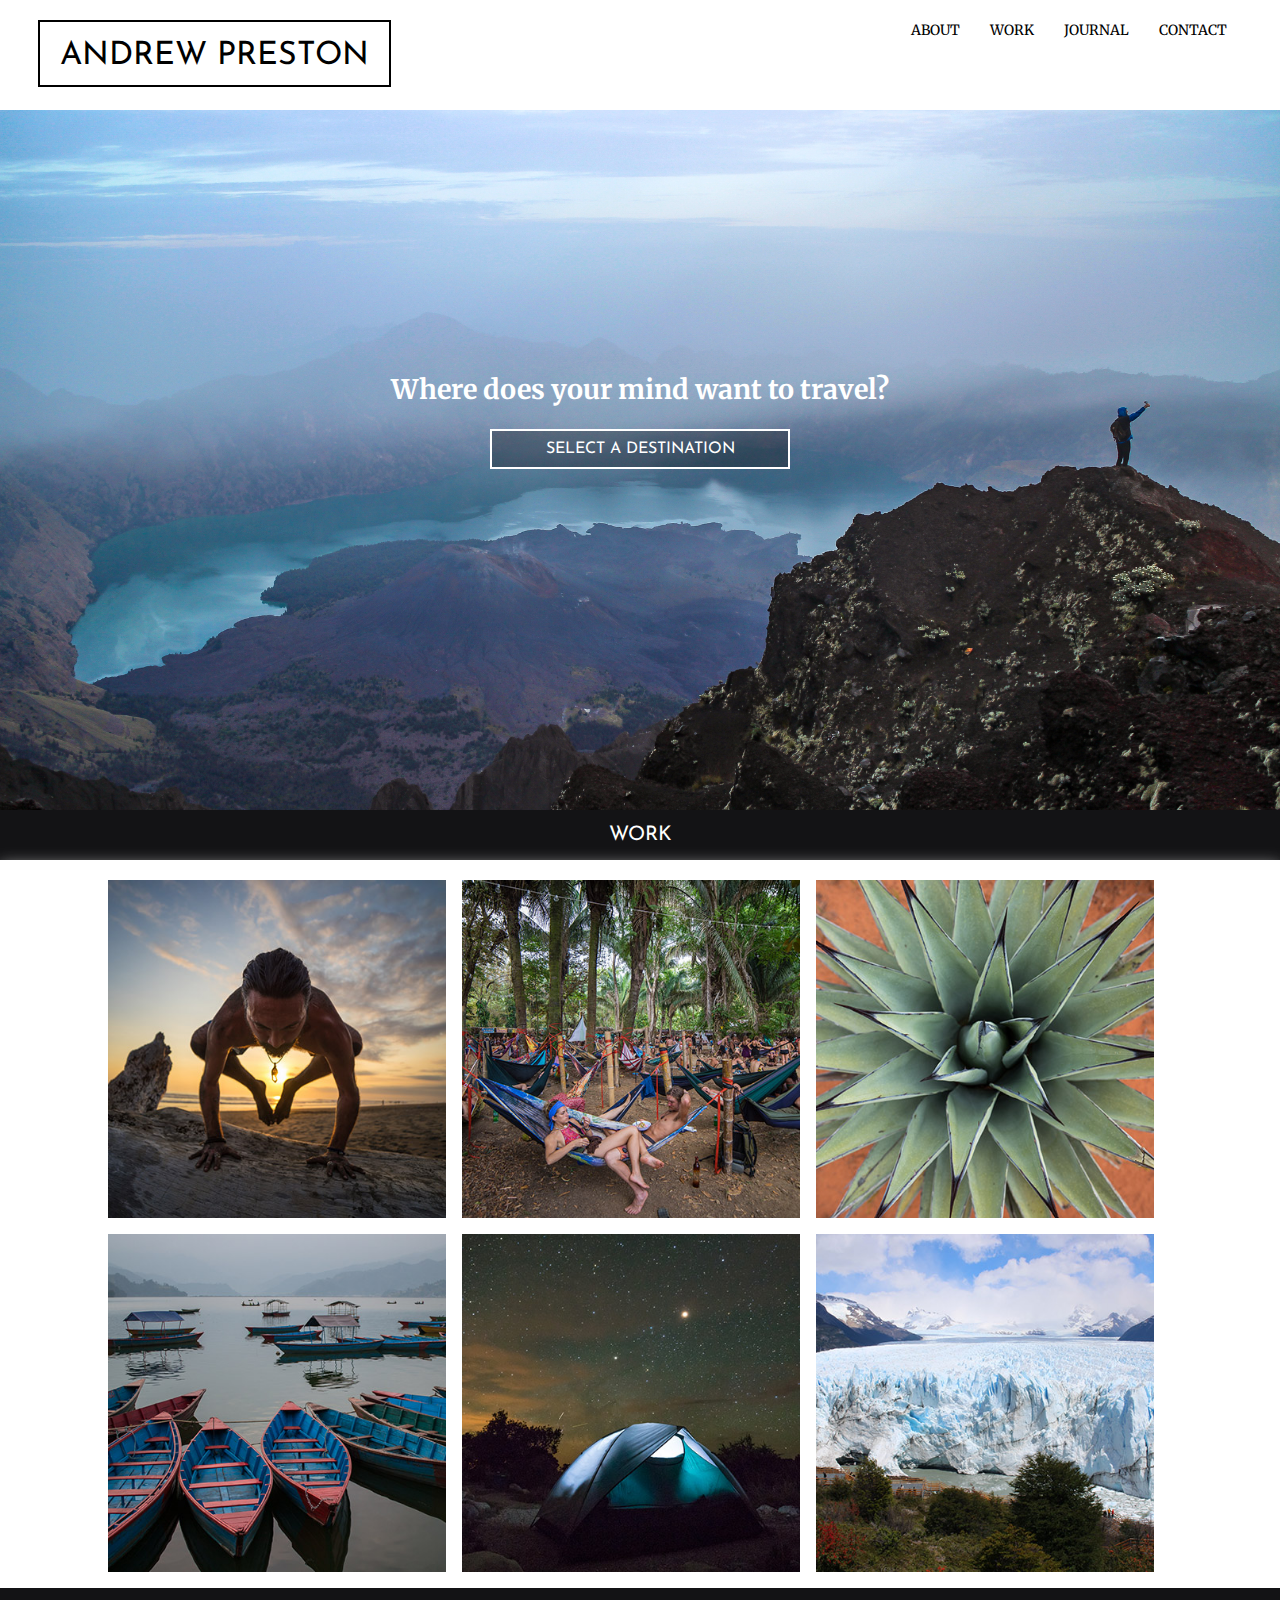
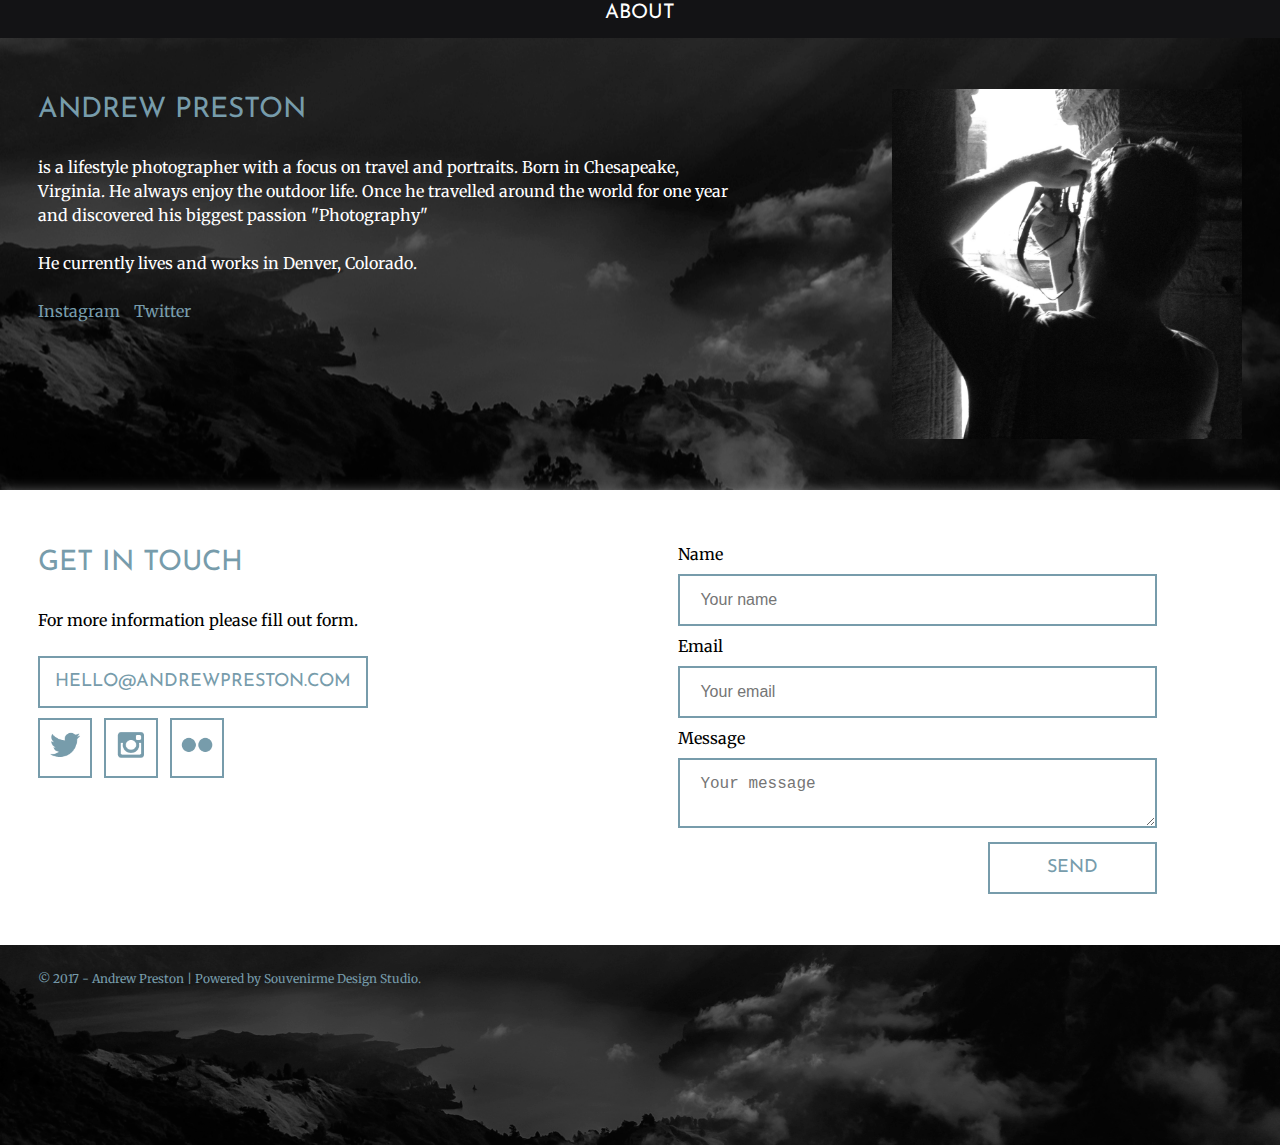
==== commit 12254596: "Final Assignment v02" ====
--- a/Final Assignment/index.html
+++ b/Final Assignment/index.html
@@ -33,10 +33,10 @@
 			</div>
 			<nav>
 				<ul>
-					<li><a href="#codeabout">About</a></li>
-					<li><a href="#codework">Work</a></li>			
+					<li><a id="about" href="#codeabout">About</a></li>
+					<li><a id="work" href="#codework">Work</a></li>			
 					<li><a href="https://www.instagram.com/andypres10/" target="_blank">Journal</a></li>		
-					<li><a href="#codefooter">Contact</a></li>			
+					<li><a id="contact" href="#codefooter">Contact</a></li>			
 				</ul>
 			</nav>
 		</div>
@@ -51,10 +51,10 @@
 				<div class="dropdown">
 				<button onclick="myFunction()" class="dropbtn">Select a destination</button>
 				<div id="myDropdown" class="dropdown-content">
-    			<a href="http://www.google.com" target="_blank">Argentina</a>
-			    <a href="http://www.yelp.com" target="_blank">India</a>
-			    <a href="http://www.hotmail.com" target="_blank">Nepal</a>
-			    <a href="http://www.hotmail.com" target="_blank">Egypt</a>
+    			<a href="#" target="_blank">Argentina</a>
+			    <a href="#" target="_blank">India</a>
+			    <a href="#" target="_blank">Nepal</a>
+			    <a href="#" target="_blank">Egypt</a>
   			</div>
 
 		</div>
@@ -62,17 +62,94 @@
 
 	<!-- WORK -->
 	<a name="codework"></a>
-	
-	<div class="wrapper">
+	<p class="section-title">Work</p>
+	
+	<div class="wrapper-three">
 	<div class="work">
-		<div id="imagelist">
-			<a href="http://www.instagram.com/andypres10/" target="_blank"><img src="images/people.jpg" alt="people"></a>
-			<a href="http://www.instagram.com/andypres10/" target="_blank"><img src="images/events.jpg" alt="events"></a>
-			<a href="http://www.instagram.com/andypres10/" target="_blank"><img src="images/outdoor.jpg" alt="outdoor"></a>
-			<a href="http://www.instagram.com/andypres10/" target="_blank"><img src="images/asia.jpg" alt="asia"></a>
-			<a href="http://www.instagram.com/andypres10/" target="_blank"><img src="images/north.jpg" alt="north"></a>
-			<a href="http://www.instagram.com/andypres10/" target="_blank"><img src="images/south.jpg" alt="south"></a>
-		</div>
+
+	<div class="row">
+  		<div class="column">
+    		<img src="images/people.jpg" style="width:100%" onclick="openModal();currentSlide(1)" class="hover-shadow cursor">
+  		</div>
+  		<div class="column">
+    		<img src="images/events.jpg" style="width:100%" onclick="openModal();currentSlide(2)" class="hover-shadow cursor">
+  		</div>
+  		<div class="column">
+    		<img src="images/outdoor.jpg" style="width:100%" onclick="openModal();currentSlide(3)" class="hover-shadow cursor">
+  		</div>
+  		<div class="column">
+    		<img src="images/asia.jpg" style="width:100%" onclick="openModal();currentSlide(4)" class="hover-shadow cursor">
+  		</div>
+   		<div class="column">
+    		<img src="images/north.jpg" style="width:100%" onclick="openModal();currentSlide(5)" class="hover-shadow cursor">
+  		</div>
+     	<div class="column">
+    		<img src="images/south.jpg" style="width:100%" onclick="openModal();currentSlide(6)" class="hover-shadow cursor">
+  		</div>
+	</div>
+
+	<div id="myModal" class="modal">
+  		<span class="close cursor" onclick="closeModal()">&times;</span>
+  		<div class="modal-content">
+
+    <div class="mySlides">
+      	<div class="numbertext">1 / 6</div>
+      	<img src="images/people1.jpg" style="width:100%">
+    </div>
+
+    <div class="mySlides">
+      	<div class="numbertext">2 / 6</div>
+      	<img src="images/events1.jpg" style="width:100%">
+    </div>
+
+    <div class="mySlides">
+      	<div class="numbertext">3 / 6</div>
+      	<img src="images/outdoor3.jpg" style="width:100%">
+    </div>
+    
+    <div class="mySlides">
+      	<div class="numbertext">4 / 6</div>
+      	<img src="images/asia1.jpg" style="width:100%">
+    </div>
+
+    <div class="mySlides">
+      	<div class="numbertext">5 / 6</div>
+     	<img src="images/north1.jpg" style="width:100%">
+    </div>
+
+     <div class="mySlides">
+      	<div class="numbertext">6 / 6</div>
+      	<img src="images/south1.jpg" style="width:100%">
+    </div>
+    
+    <a class="prev" onclick="plusSlides(-1)">&#10094;</a>
+    <a class="next" onclick="plusSlides(1)">&#10095;</a>
+
+    <div class="caption-container">
+      <p id="caption"></p>
+    </div>
+
+	    <div class="column">
+	      <img class="demo cursor" src="images/people1.jpg" style="width:100%" onclick="currentSlide(1)" alt="People">
+	    </div>
+	    <div class="column">
+	      <img class="demo cursor" src="images/events1.jpg" style="width:100%" onclick="currentSlide(2)" alt="Events">
+	    </div>
+	    <div class="column">
+	      <img class="demo cursor" src="images/outdoor3.jpg" style="width:100%" onclick="currentSlide(3)" alt="Outdoors">
+	    </div>
+	    <div class="column">
+	      <img class="demo cursor" src="images/asia1.jpg" style="width:100%" onclick="currentSlide(4)" alt="Asia">
+	    </div>
+	     <div class="column">
+	    <img class="demo cursor" src="images/north1.jpg" style="width:100%" onclick="currentSlide(5)" alt="North America">
+	    </div>
+	    <div class="column">
+	    <img class="demo cursor" src="images/south1.jpg" style="width:100%" onclick="currentSlide(6)" alt="South America">
+	    </div>
+	  </div>
+	</div>
+
 	</div>
 	</div>
 
@@ -85,9 +162,9 @@
 		<section class="aboutme">
 			<section class="text">
 				<header>
-				<h3>About</h3>
+				<h3>Andrew Preston</h3>
 				</header>
-				<br><p>Andrew Preston is a lifestyle photographer with a focus on travel and portraits. Born in Chesapeake, Virginia. He always enjoy the outdoor life. Once he travelled around the world for one year and discovered his main passion &quot;Photography&quot;<br><br>He currently lives and works in Denver, Colorado.</p><br>
+				<br><p class="about-text">is a lifestyle photographer with a focus on travel and portraits. Born in Chesapeake, Virginia. He always enjoy the outdoor life. Once he travelled around the world for one year and discovered his biggest passion &quot;Photography&quot;<br><br>He currently lives and works in Denver, Colorado.</p><br>
 				<ul>
     			<li><a href = "https://www.instagram.com/andypres10/" target="_blank">Instagram</a></li>
     			<li><a href = "https://twitter.com/itsoundsmadeup" target="_blank">Twitter</a></li>
@@ -102,30 +179,33 @@
 	</div>
 
 	<!-- CONTACT -->
-	<p class="section-title">Contact</p>
-
-	<div class="wrapper">
+
+	<div class="wrapper-three">
 		<div class="contact-me">
 			<section class="contact-text">
 				<header>
 				<h3>Get in touch</h3>
 				</header><br>
 				<p>For more information please fill out form.</p><br>
-				<a href="images/email.png"><img src="images/email.png" alt="email"></a>
-				<a href="mailto:apres1078@gmail.com?Subject=Hello%20again" target="_top">apres1078@gmail.com</a>
+				<button><a href="mailto:hello@andrewpreston.com?Subject=Hello%20again" target="_top">hello@andrewpreston.com</a></button><br>
+				<ul>
+					<li><a href="https://twitter.com/itsoundsmadeup"><img src="images/social media-01.png" alt="Twitter logo" height="40" width="40"></a></li>
+					<li><a href="https://www.instagram.com/andypres10/"><img src="images/social media-03.png" alt="Instagram logo" height="40" width="40"></a></li>
+					<li><a href="https://twitter.com/itsoundsmadeup"><img src="images/social media-02.png" alt="Flickr logo" height="40" width="40"></a></li>
+				</ul>
 			</section>
 
 		<section class="contact-area">
 
-				<form method="post" action="contactengine.php">
+				<form method="post" action="https://formspree.io/jimenavaz@gmail.com">
 					<label for="name">Name</label><br>
-					<input type="text" name="name" id="name" />
+					<input type="text" name="name" placeholder="Your name" id="name" />
 					<br>
 					<label for="email">Email</label><br>
-					<input type="text" name="email" id="email" />
+					<input type="text" name="email" placeholder="Your email" id="email" />
 					<br>
 					<label for="message">Message</label><br>
-					<textarea name="message" id="message"></textarea>
+					<textarea name="message" placeholder="Your message" id="message"></textarea>
 					<input type="submit" name="submit" value="Send" class="submit-button" />
 				</form>
 		</section>
@@ -140,13 +220,7 @@
 
 	<footer>
 		<div class="wrapper">
-			<h4>© 2017 - Andrew Preston</h4>
-			<ul>
-				<li><a href="#"><img src="images/twitter-logo.png" alt="Twitter logo"></a></li>
-				<li><a href="#"><img src="images/instagram-logo.png" alt="Instagram logo"></a></li>
-				<li><a href="#"><img src="images/flickr-logo.png" alt="Flickr logo"></a></li>
-				<li><a href="#"><img src="images/linkedin-logo.png" alt="Linkedin logo"></a></li>
-			</ul>
+			<h4>© 2017 - Andrew Preston | Powered by <a href = "https://www.souvenirme.com" target="_blank">Souvenirme Design Studio.</a></h4>
 		</div>
 	</footer>
 
--- a/Final Assignment/css/style.css
+++ b/Final Assignment/css/style.css
@@ -47,7 +47,14 @@
 
 .wrapper-two{
 	width: 100%;
-	background-color: black;
+	background: url(../images/footer.jpg) center center no-repeat;
+}
+
+.wrapper-three {
+	max-width: 1280px;
+	margin: 0 auto;
+	box-shadow: 0px 5px 15px #b4b4b4;
+	/* background: url(../images/background.jpg) center center no-repeat; */
 }
 
 
@@ -55,10 +62,6 @@
 	color: black;
 }
 
-h1 {
-	font-size: 2em;
-	line-height: 1;
-}
 h2 {
 	font-size: 1.5em;
 	font-weight: bold;
@@ -71,23 +74,19 @@
 }
 
 h4 {
-	font-size: 14px;
+	font-size: 12px;
 	float: left;
 }
 
 a {
 	text-decoration: none;
-	color: #779cab;
-}
-
-a:hover{
-	color: black;
+  color: #779cab;
 }
 
 .section-title {
 	text-transform: uppercase;
 	font-family: 'Josefin Sans', sans-serif;
-	background-color: black;
+	background-color: #131315;
 	text-align: center;
 	font-size: 20px;
 	color: white;
@@ -100,28 +99,28 @@
 
 #page-header {
 	background: white;
-	color: #779cab;
+	color: black;
 	overflow: hidden;
 	padding: 0 3%;
-	height: 150px;
+	height: 110px;
 }
 #page-header a {
 	color: inherit;
 	text-decoration: none;
-}
-
-#page-header a:hover {
-	color: #779cab;
 }
 
 #page-header h1 {
 	float: left;
 	color: black;
 	font-family: 'Josefin Sans', sans-serif;
-	font-size: 3em;
+	font-size: 2em;
 	margin: 20px 0 0 0;
 	text-transform: uppercase;
-	padding: 35px;
+	padding: 5px;
+	border: 2px solid black;
+	padding-left: 20px;
+	padding-right: 20px;
+	padding-top: 10px;
 }
 
 #page-header nav {
@@ -137,13 +136,11 @@
 	padding: 20px 15px;
 }
 #page-header nav li a:hover {
-	color: black;
+	color: #779cab;
 }
 #page-header nav li.active a {
 	background: #666;
 }
-
-
 
 /*----------------------------------------------------------------------------- 
 04=BANNER  
@@ -152,7 +149,41 @@
 .banner {
 	background: url(../images/phbanner.jpg) center center no-repeat;
 	background-size: cover;
-	height: 600px;
+	height: 700px;
+	overflow: hidden;
+	padding: 3%;
+}
+
+/* Background changes */
+
+.argen {
+  background: url(../images/argen.jpg) center center no-repeat;
+  background-size: cover;
+	height: 700px;
+	overflow: hidden;
+	padding: 3%;
+}
+
+.indi {
+  background: url(../images/indi.jpg) center center no-repeat;
+  background-size: cover;
+	height: 700px;
+	overflow: hidden;
+	padding: 3%;
+}
+
+.nep {
+  background: url(../images/nep.jpg) center center no-repeat;
+  background-size: cover;
+	height: 700px;
+	overflow: hidden;
+	padding: 3%;
+}
+
+.egyp {
+  background: url(../images/egyp.jpg) center center no-repeat;
+  background-size: cover;
+	height: 700px;
 	overflow: hidden;
 	padding: 3%;
 }
@@ -165,16 +196,17 @@
 	color: white;
 	font-size: 18px;
 	text-align: center;
+	margin-top: 100px;
 }
 
 /* Dropdown Button */
 .dropbtn {
-    background-color: #292929;
     color: white;
+    background-color: rgba(0,0,0,0.3);
     padding: 10px;
     margin-top: 20px;
     font-size: 16px;
-    border: none;
+    border: 2px solid white;
     cursor: pointer;
     width: 300px;
     font-family: 'Josefin Sans', sans-serif;
@@ -183,7 +215,7 @@
 
 /* Dropdown button on hover & focus */
 .dropbtn:hover, .dropbtn:focus {
-    background-color: #779cab;
+    background-color: rgba(0,0,0,0.6);
 }
 
 /* The container <div> - needed to position the dropdown content */
@@ -195,35 +227,175 @@
 /* Dropdown Content (Hidden by Default) */
 .dropdown-content {
     font-size: 16px;
+    font-family: 'Josefin Sans', sans-serif;
+    text-transform: uppercase;
     display: none;
     position: absolute;
-    background-color: #f9f9f9;
+    background-color: rgba(0,0,0,0.3);
     min-width: 300px;
-    box-shadow: 0px 8px 16px 0px rgba(0,0,0,0.2);
 }
 
 /* Links inside the dropdown */
 .dropdown-content a {
-    color: #292929;
+    color: white;
     padding: 12px 16px;
     text-decoration: none;
     display: block;
 }
 
 /* Change color of dropdown links on hover */
-.dropdown-content a:hover {background-color: #f1f1f1}
+.dropdown-content a:hover {background-color: rgba(0,0,0,0.6)}
 
 /* Show the dropdown menu (use JS to add this class to the .dropdown-content container when the user clicks on the dropdown button) */
 .show {display:block;}
 
-
-
-/*----------------------------------------------------------------------------- 
-05=ABOUT  
+/*----------------------------------------------------------------------------- 
+05=WORK
+-----------------------------------------------------------------------------*/
+.work{
+	margin-left: 100px;
+	padding-top: 20px;
+}
+
+.row > .column {
+  padding: 0 8px;
+}
+
+.row:after {
+  content: "";
+  display: table;
+  clear: both;
+}
+
+.column {
+  float: left;
+  width: 30%;
+  margin-bottom: 10px;
+}
+
+/* The Modal (background) */
+.modal {
+  display: none;
+  position: fixed;
+  z-index: 1;
+  padding-top: 100px;
+  left: 0;
+  top: 0;
+  width: 100%;
+  height: 100%;
+  overflow: auto;
+  background-color: rgba(0,0,0,0.9);
+}
+
+/* Modal Content */
+.modal-content {
+  position: relative;
+  background-color: rgba(0,0,0,0.9);
+  margin: auto;
+  padding: 0;
+  width: 90%;
+  max-width: 1200px;
+}
+
+/* The Close Button */
+.close {
+  color: white;
+  position: absolute;
+  top: 10px;
+  right: 25px;
+  font-size: 35px;
+}
+
+.close:hover,
+.close:focus {
+  color: #999;
+  text-decoration: none;
+  cursor: pointer;
+}
+
+.mySlides {
+  display: none;
+}
+
+.cursor {
+  cursor: pointer
+}
+
+/* Next & previous buttons */
+.prev,
+.next {
+  cursor: pointer;
+  position: absolute;
+  top: 50%;
+  width: auto;
+  padding: 16px;
+  margin-top: -50px;
+  color: white;
+  font-size: 20px;
+  transition: 0.6s ease;
+  border-radius: 0 3px 3px 0;
+  user-select: none;
+  -webkit-user-select: none;
+}
+
+/* Position the "next button" to the right */
+.next {
+  right: 0;
+  border-radius: 3px 0 0 3px;
+}
+
+/* On hover, add a black background color with a little bit see-through */
+.prev:hover,
+.next:hover {
+  background-color: rgba(0, 0, 0, 0.8);
+}
+
+/* Number text (1/3 etc) */
+.numbertext {
+  color: white;
+  font-family: 'Josefin Sans', sans-serif;
+  font-size: 12px;
+  padding: 8px 12px;
+  position: absolute;
+  top: 0;
+}
+
+.caption-container {
+  text-align: center;
+  font-family: 'Josefin Sans', sans-serif;
+  text-transform: uppercase;
+  background-color: rgba(0,0,0,0.9);
+  padding: 20px 16px;
+}
+
+#caption {
+	color:white;
+}
+
+.demo {
+  opacity: 0.6;
+}
+
+.active,
+.demo:hover {
+  opacity: 1;
+}
+
+img.hover-shadow {
+  transition: 0.3s
+}
+
+.hover-shadow:hover {
+  opacity: .5;
+  transition: all .3s ease-in;
+}
+
+
+/*----------------------------------------------------------------------------- 
+06=ABOUT  
 -----------------------------------------------------------------------------*/
 
 .aboutme {
-	background: white;
 	overflow: hidden;
 	padding: 2% 0;
 }
@@ -234,6 +406,10 @@
 	padding: 2% 3%;
 }
 
+.about-text{
+	color:white;
+}
+
 .text a {
 	text-decoration: none;
 	color: #292929;
@@ -258,34 +434,6 @@
 	width: 40%;
 	padding: 2% 3%;
 }
-
-
-/*----------------------------------------------------------------------------- 
-06=WORK
------------------------------------------------------------------------------*/
-
-#imagelist{
-	font-size: 0;
-	margin: 0 auto;
-	background-color: #000000;
-}
-
-#imagelist a {
-	display: inline-block;
-	opacity: .5;
-	float: center;
-
-	transition: all .3s ease-in;
-}
-
-#imagelist a:hover {
-	opacity: 1;
-}
-
-.work{
-	margin-top: 50px;
-}
-
 
 /*----------------------------------------------------------------------------- 
 07=CONTACT  
@@ -314,8 +462,7 @@
     padding: 15px 20px;
     margin: 8px 0;
     display: inline-block;
-    border: 1px solid #ccc;
-    border-radius: 4px;
+    border: 2px solid #779cab;
     box-sizing: border-box;
     font-size: 16px;
 }
@@ -325,21 +472,20 @@
     padding: 15px 20px;
     margin: 8px 0;
     display: inline-block;
-    border: 1px solid #ccc;
-    border-radius: 4px;
+    border: 2px solid #779cab;
     box-sizing: border-box;
     font-size: 16px;
 }
 
 input[type=submit] {
-    width: 50%;
-    background-color: black;
-    color: white;
+    width: 30%;
+    background-color: white;
+    color: #779cab;
     padding: 15px 20px;
-    border: none;
-    border-radius: 4px;
+    border: 2px solid #779cab;
     cursor: pointer;
     font-family: 'Josefin Sans', sans-serif;
+    font-size: 18px;
     text-transform: uppercase;
     margin-right: 15%;
     float: right;
@@ -347,8 +493,39 @@
 
 input[type=submit]:hover {
     background-color: #779cab;
-}
-
+    color: white;
+}
+
+.contact-text ul{
+	margin-top: 10px;
+}
+
+.contact-text ul li {
+	list-style-type: none;
+	display: inline-block;
+	padding: 5px;
+	border: 2px solid #779cab;
+  margin-right: 8px;
+}
+
+.contact-text ul li:hover {
+	opacity: .5;
+	transition: all .3s ease-in;
+}
+
+button {
+    border: 2px solid #779cab;
+    padding: 15px 15px;
+    font-family: 'Josefin Sans', sans-serif;
+    text-transform: uppercase;
+    font-size: 18px;
+    background-color: white;
+}
+
+button:hover {
+  background-color: #779cab;
+  color: white;
+}
 
 /*----------------------------------------------------------------------------- 
 08=FOOTER  
@@ -363,22 +540,6 @@
 	height: 200px;
 	background: url(../images/footer.jpg) center center no-repeat;
 	background-size: cover;
-}
-
-footer ul {
-	float: right;
-}
-
-footer ul li {
-	list-style-type: none;
-	display: inline;
-	padding: 30px 10px;
-}
-
-
-footer ul li:hover {
-	opacity: .5;
-	transition: all .3s ease-in;
 }
 
 /*----------------------------------------------------------------------------- 
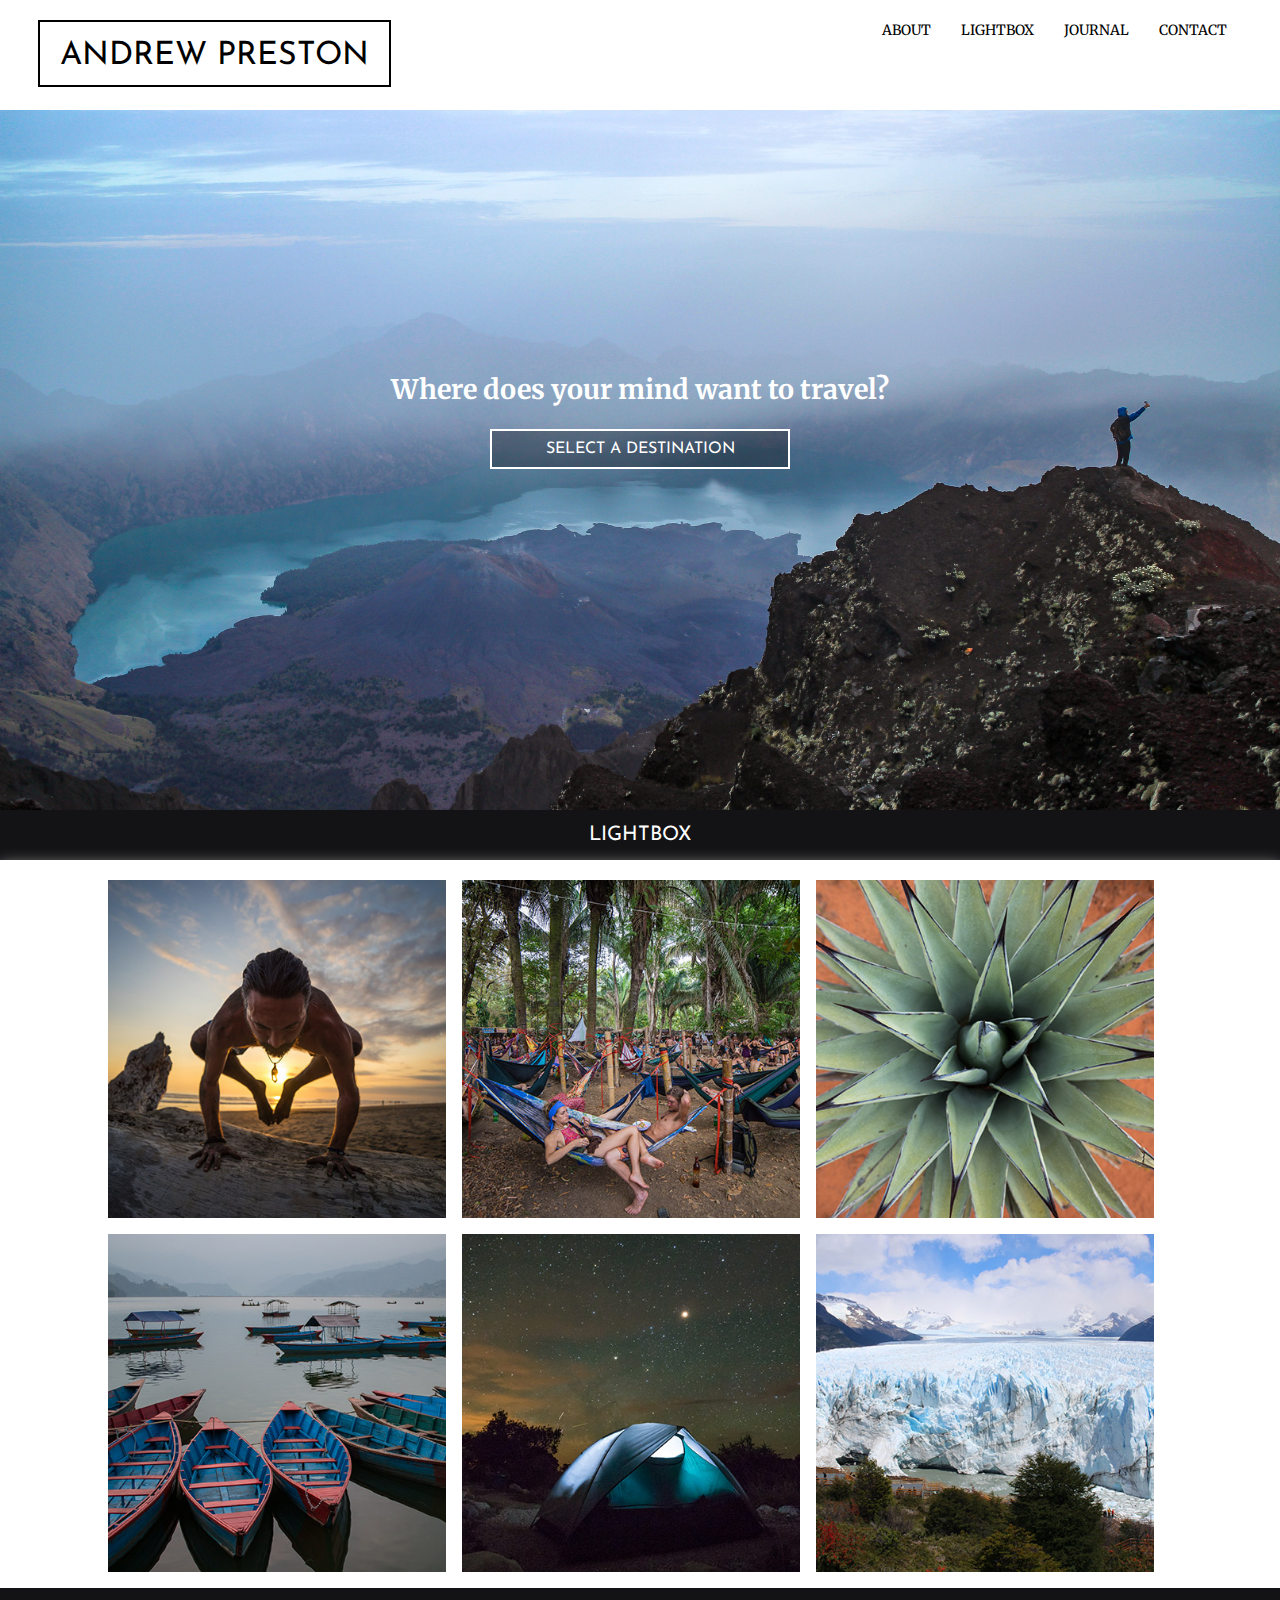
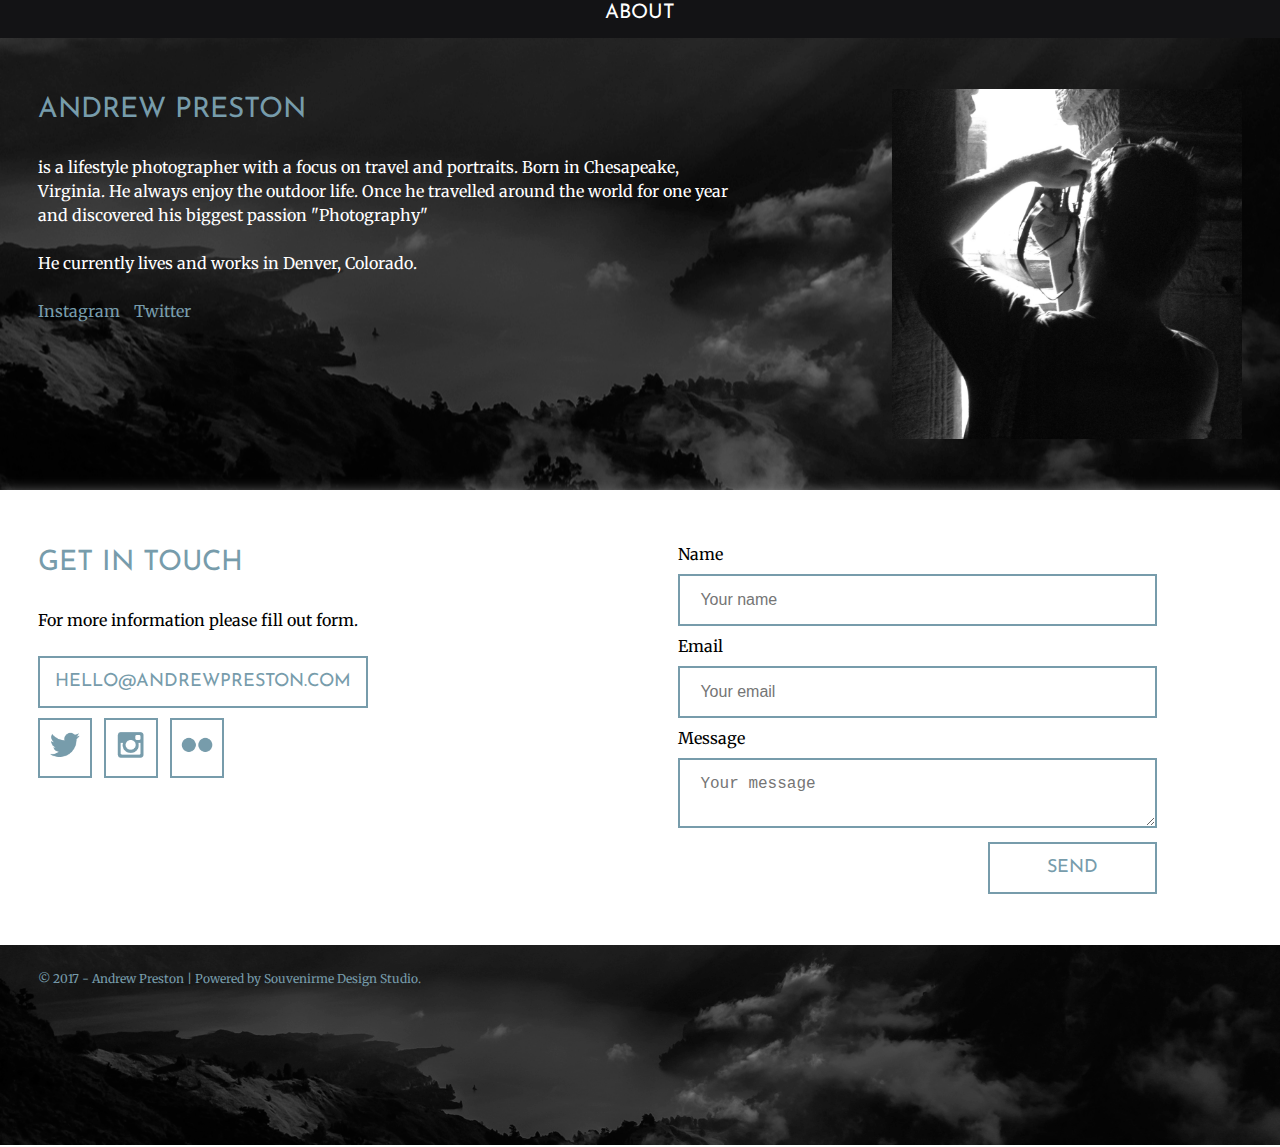
==== commit 5ead0a92: "Final Assignment" ====
--- a/Final Assignment/index.html
+++ b/Final Assignment/index.html
@@ -18,6 +18,7 @@
 	
 	<!-- external JS link -->
 	<script src="https://code.jquery.com/jquery-3.1.1.min.js"></script>
+	<script type="text/javascript" src="js/main.js"></script>
 
 </head>
 <body>
@@ -34,7 +35,7 @@
 			<nav>
 				<ul>
 					<li><a id="about" href="#codeabout">About</a></li>
-					<li><a id="work" href="#codework">Work</a></li>			
+					<li><a id="work" href="#codework">Lightbox</a></li>			
 					<li><a href="https://www.instagram.com/andypres10/" target="_blank">Journal</a></li>		
 					<li><a id="contact" href="#codefooter">Contact</a></li>			
 				</ul>
@@ -43,18 +44,18 @@
 	</header>
 
 	<!-- BANNER -->
-	<section class="banner">
+	<section id="banner" class="banner">
 		<div class="wrapper">
 			<div class="blurb">
 				<h2>Where does your mind want to travel?</h2>
 				
 				<div class="dropdown">
-				<button onclick="myFunction()" class="dropbtn">Select a destination</button>
+				<button class="dropbtn">Select a destination</button>
 				<div id="myDropdown" class="dropdown-content">
-    			<a href="#" target="_blank">Argentina</a>
-			    <a href="#" target="_blank">India</a>
-			    <a href="#" target="_blank">Nepal</a>
-			    <a href="#" target="_blank">Egypt</a>
+    			<a id="egypt">Egypt</a>
+    			<a id="india">India</a>
+				<a id="nepal">Nepal</a>
+				<a id="uruguay">Uruguay</a> 
   			</div>
 
 		</div>
@@ -62,72 +63,72 @@
 
 	<!-- WORK -->
 	<a name="codework"></a>
-	<p class="section-title">Work</p>
+	<p class="section-title">Lightbox</p>
 	
 	<div class="wrapper-three">
 	<div class="work">
 
 	<div class="row">
   		<div class="column">
-    		<img src="images/people.jpg" style="width:100%" onclick="openModal();currentSlide(1)" class="hover-shadow cursor">
-  		</div>
-  		<div class="column">
-    		<img src="images/events.jpg" style="width:100%" onclick="openModal();currentSlide(2)" class="hover-shadow cursor">
-  		</div>
-  		<div class="column">
-    		<img src="images/outdoor.jpg" style="width:100%" onclick="openModal();currentSlide(3)" class="hover-shadow cursor">
-  		</div>
-  		<div class="column">
-    		<img src="images/asia.jpg" style="width:100%" onclick="openModal();currentSlide(4)" class="hover-shadow cursor">
+    		<img data-pic="1" src="images/people.jpg" style="width:100%" class="hover-shadow cursor">
+  		</div>
+  		<div class="column">
+    		<img data-pic="2" src="images/events.jpg" style="width:100%" class="hover-shadow cursor">
+  		</div>
+  		<div class="column">
+    		<img data-pic="3" src="images/outdoor.jpg" style="width:100%" class="hover-shadow cursor">
+  		</div>
+  		<div class="column">
+    		<img data-pic="4" src="images/asia.jpg" style="width:100%" class="hover-shadow cursor">
   		</div>
    		<div class="column">
-    		<img src="images/north.jpg" style="width:100%" onclick="openModal();currentSlide(5)" class="hover-shadow cursor">
+    		<img data-pic="5" src="images/north.jpg" style="width:100%" class="hover-shadow cursor">
   		</div>
      	<div class="column">
-    		<img src="images/south.jpg" style="width:100%" onclick="openModal();currentSlide(6)" class="hover-shadow cursor">
+    		<img data-pic="6" src="images/south.jpg" style="width:100%" class="hover-shadow cursor">
   		</div>
 	</div>
 
 	<div id="myModal" class="modal">
-  		<span class="close cursor" onclick="closeModal()">&times;</span>
-  		<div class="modal-content">
-
-    <div class="mySlides">
-      	<div class="numbertext">1 / 6</div>
-      	<img src="images/people1.jpg" style="width:100%">
-    </div>
-
-    <div class="mySlides">
-      	<div class="numbertext">2 / 6</div>
-      	<img src="images/events1.jpg" style="width:100%">
-    </div>
-
-    <div class="mySlides">
-      	<div class="numbertext">3 / 6</div>
-      	<img src="images/outdoor3.jpg" style="width:100%">
-    </div>
-    
-    <div class="mySlides">
-      	<div class="numbertext">4 / 6</div>
-      	<img src="images/asia1.jpg" style="width:100%">
-    </div>
-
-    <div class="mySlides">
-      	<div class="numbertext">5 / 6</div>
-     	<img src="images/north1.jpg" style="width:100%">
-    </div>
-
-     <div class="mySlides">
-      	<div class="numbertext">6 / 6</div>
-      	<img src="images/south1.jpg" style="width:100%">
-    </div>
-    
-    <a class="prev" onclick="plusSlides(-1)">&#10094;</a>
-    <a class="next" onclick="plusSlides(1)">&#10095;</a>
-
-    <div class="caption-container">
-      <p id="caption"></p>
-    </div>
+  		<span id="close cursor" class="close cursor">&times;</span>
+  		<div class="modal-content"></div>
+
+	    <div class="mySlides">
+	      	<div class="numbertext">1 / 6</div>
+	      	<img src="images/people1.jpg" style="width:100%">
+	    </div>
+
+	    <div class="mySlides">
+	      	<div class="numbertext">2 / 6</div>
+	      	<img src="images/events1.jpg" style="width:100%">
+	    </div>
+
+	    <div class="mySlides">
+	      	<div class="numbertext">3 / 6</div>
+	      	<img src="images/outdoor3.jpg" style="width:100%">
+	    </div>
+	    
+	    <div class="mySlides">
+	      	<div class="numbertext">4 / 6</div>
+	      	<img src="images/asia1.jpg" style="width:100%">
+	    </div>
+
+	    <div class="mySlides">
+	      	<div class="numbertext">5 / 6</div>
+	     	<img src="images/north1.jpg" style="width:100%">
+	    </div>
+
+	     <div class="mySlides">
+	      	<div class="numbertext">6 / 6</div>
+	      	<img src="images/south1.jpg" style="width:100%">
+	    </div>
+	    
+	    <a class="prev">&#10094;</a>
+	    <a class="next">&#10095;</a>
+
+	    <div class="caption-container">
+	      <p id="caption"></p>
+	    </div>
 
 	    <div class="column">
 	      <img class="demo cursor" src="images/people1.jpg" style="width:100%" onclick="currentSlide(1)" alt="People">
@@ -226,7 +227,6 @@
 
 
 	<a href="#0" class="cd-top">Top</a>
-	<script type="text/javascript" src="js/main.js"></script>
-
+	
 </body>
 </html>--- a/Final Assignment/css/style.css
+++ b/Final Assignment/css/style.css
@@ -80,7 +80,11 @@
 
 a {
 	text-decoration: none;
-  color: #779cab;
+  	color: #779cab;
+}
+
+a:hover {
+  	color: white;
 }
 
 .section-title {
@@ -156,32 +160,32 @@
 
 /* Background changes */
 
-.argen {
-  background: url(../images/argen.jpg) center center no-repeat;
+.egypt {
+  background: url(../images/egyp.jpg) center center no-repeat;
   background-size: cover;
-	height: 700px;
-	overflow: hidden;
-	padding: 3%;
-}
-
-.indi {
+  height: 700px;
+  overflow: hidden;
+  padding: 3%;
+}
+
+.india {
   background: url(../images/indi.jpg) center center no-repeat;
   background-size: cover;
-	height: 700px;
-	overflow: hidden;
-	padding: 3%;
-}
-
-.nep {
+  height: 700px;
+  overflow: hidden;
+  padding: 3%;
+}
+
+.nepal {
   background: url(../images/nep.jpg) center center no-repeat;
   background-size: cover;
-	height: 700px;
-	overflow: hidden;
-	padding: 3%;
-}
-
-.egyp {
-  background: url(../images/egyp.jpg) center center no-repeat;
+  height: 700px;
+  overflow: hidden;
+  padding: 3%;
+}
+
+.uruguay {
+  background: url(../images/uruguay.jpg) center center no-repeat;
   background-size: cover;
 	height: 700px;
 	overflow: hidden;
@@ -221,6 +225,7 @@
 /* The container <div> - needed to position the dropdown content */
 .dropdown {
     position: relative;
+    z-index: 1;
     display: inline-block;
 }
 
@@ -425,7 +430,7 @@
 }
 
 .text ul li a:hover {
-	color: black;
+	color: white;
 }
 
 
@@ -505,7 +510,7 @@
 	display: inline-block;
 	padding: 5px;
 	border: 2px solid #779cab;
-  margin-right: 8px;
+  	margin-right: 8px;
 }
 
 .contact-text ul li:hover {
@@ -586,12 +591,64 @@
   opacity: 1;
 }
 
+/*----------------------------------------------------------------------------- 
+MEDIA SCREEN  
+-----------------------------------------------------------------------------*/
+
+/* START boilerplate css for hamburger --------------------*/
+
+.hamburger{
+  position: absolute;
+  top: 0.3em;
+  right: 0.5em;
+}
+.hamburger .line{
+  width: 3em;
+  height: 0.3em;
+  background: #779cab;
+  border-radius: 1em;
+  margin-top: 0.25em;
+}
+.hamburger .line:first-of-type{
+  margin-top: 0.7em;
+}
+
+/* END boilerplate css for hamburger ----------------------*/
+
+@media screen and (max-width: 768px){
+  .hamburger{
+    display: block;
+  }
+  #page-header{
+    height: 100%;
+  }
+  #page-header nav {
+    display: none;
+  }
+  #page-header nav a {
+    display: inline;
+    height: 500px;
+  }
+  #page-header nav ul li{
+    width: 100%;
+    background-color: #779cab;
+  }
+}
+
+/* --------------------------------------------------------- */
+
 @media only screen and (min-width: 768px) {
   .cd-top {
     right: 20px;
     bottom: 20px;
   }
-}
+  .hamburger{
+    display: none;
+  }
+}
+
+/* --------------------------------------------------------- */
+
 @media only screen and (min-width: 1024px) {
   .cd-top {
     height: 60px;
@@ -601,75 +658,111 @@
   }
 }
 
-
-/* START boilerplate css for hamburger */
-.hamburger{
-	position: absolute;
-	top: 0.3em;
-	right: 0.5em;
-}
-.hamburger .line{
-	width: 3em;
-	height: 0.3em;
-	background: yellow;
-	border-radius: 1em;
-	margin-top: 0.25em;
-}
-.hamburger .line:first-of-type{
-	margin-top: 0.7em;
-}
-/* END boilerplate css for hamburger */
-
-@media screen
-and (max-width: 768px){
+/* --------------------------------------------------------- */
+
+@media screen and (max-width: 480px){
+
   .hamburger{
-  	display: block;
-  }
-
-  nav {
+    display: block;
+  }
+
+  #page-header {
+		height: 100%;
+	}
+  #page-header nav {
     display: none;
   }
-  
-  nav a {
-    display: inline-block;
-  }
-
-  nav ul li {
+
+  #page-header nav a{
+    display: inline;
+  }
+
+  #page-header nav ul li{
     width: 100%;
-  }
-}
-
-@media screen
-and (min-width: 768px){
-  .hamburger{
-  	display: none;
-  }
-  .big_menu_item{
-  	display: inline;
-  }
-  .blurbmobile{
-  	display: none;
-  }
-}
-
-@media screen and (max-width: 480px){
+    background-color: #779cab;
+    color: white;
+    border-bottom: 1px solid white;
+    text-align: center;
+    padding: 10px;
+  }
+
+  #page-header nav ul li:hover{
+    background-color: black;
+  }
+
 	#page-header h1{
-		font-size: 2.5em;
+		font-size: 1.5em;
+    margin-bottom: 10px;
 	}
 	.banner{
 		background-size: 100%;
 		padding: 0%;
-	}
+		height: 250px;
+	}
+
+  .egypt{
+    background-size: 100%;
+    padding: 0%;
+    height: 250px;
+  }
+  .india{
+    background-size: 100%;
+    padding: 0%;
+    height: 250px;
+  }
+  .nepal{
+    background-size: 100%;
+    padding: 0%;
+    height: 250px;
+  }
+  .uruguay{
+    background-size: 100%;
+    padding: 0%;
+    height: 250px;
+  }
 	.blurb{
-		display: none;
-	}
-	.tout{
-		width: 90%;
-		box-shadow: none;
-	}
-	.blurbmobile{
-		padding: 2%;
-		width: 60%;
-	}
-
+		font-size: 1em;
+    width: 100%;
+    margin-top: 10px;
+	}
+	.dropbtn{
+		width: 100%;
+    font-size: 1em;
+	}
+
+  .dropdown-content {
+    min-width: 200px;
+  }
+
+  .work{
+    margin: 0 auto;
+  }
+
+  .column{
+    width: 100%;
+  }
+
+	.contact-area{
+		float: left;
+		width: 100%;
+	}
+	footer{
+		height: 100px;
+	}
+	.contact-text ul li {
+		width: 28%;
+		margin-right: 5px;
+	}
+	h3{
+		font-size: 25px;
+	}
+	.photo {
+		width: 100%;
+		margin-right: 20px;
+	}
+	.text{
+		width: 100%;
+	}
+	.section-title {
+		font-size: 14px;
 }